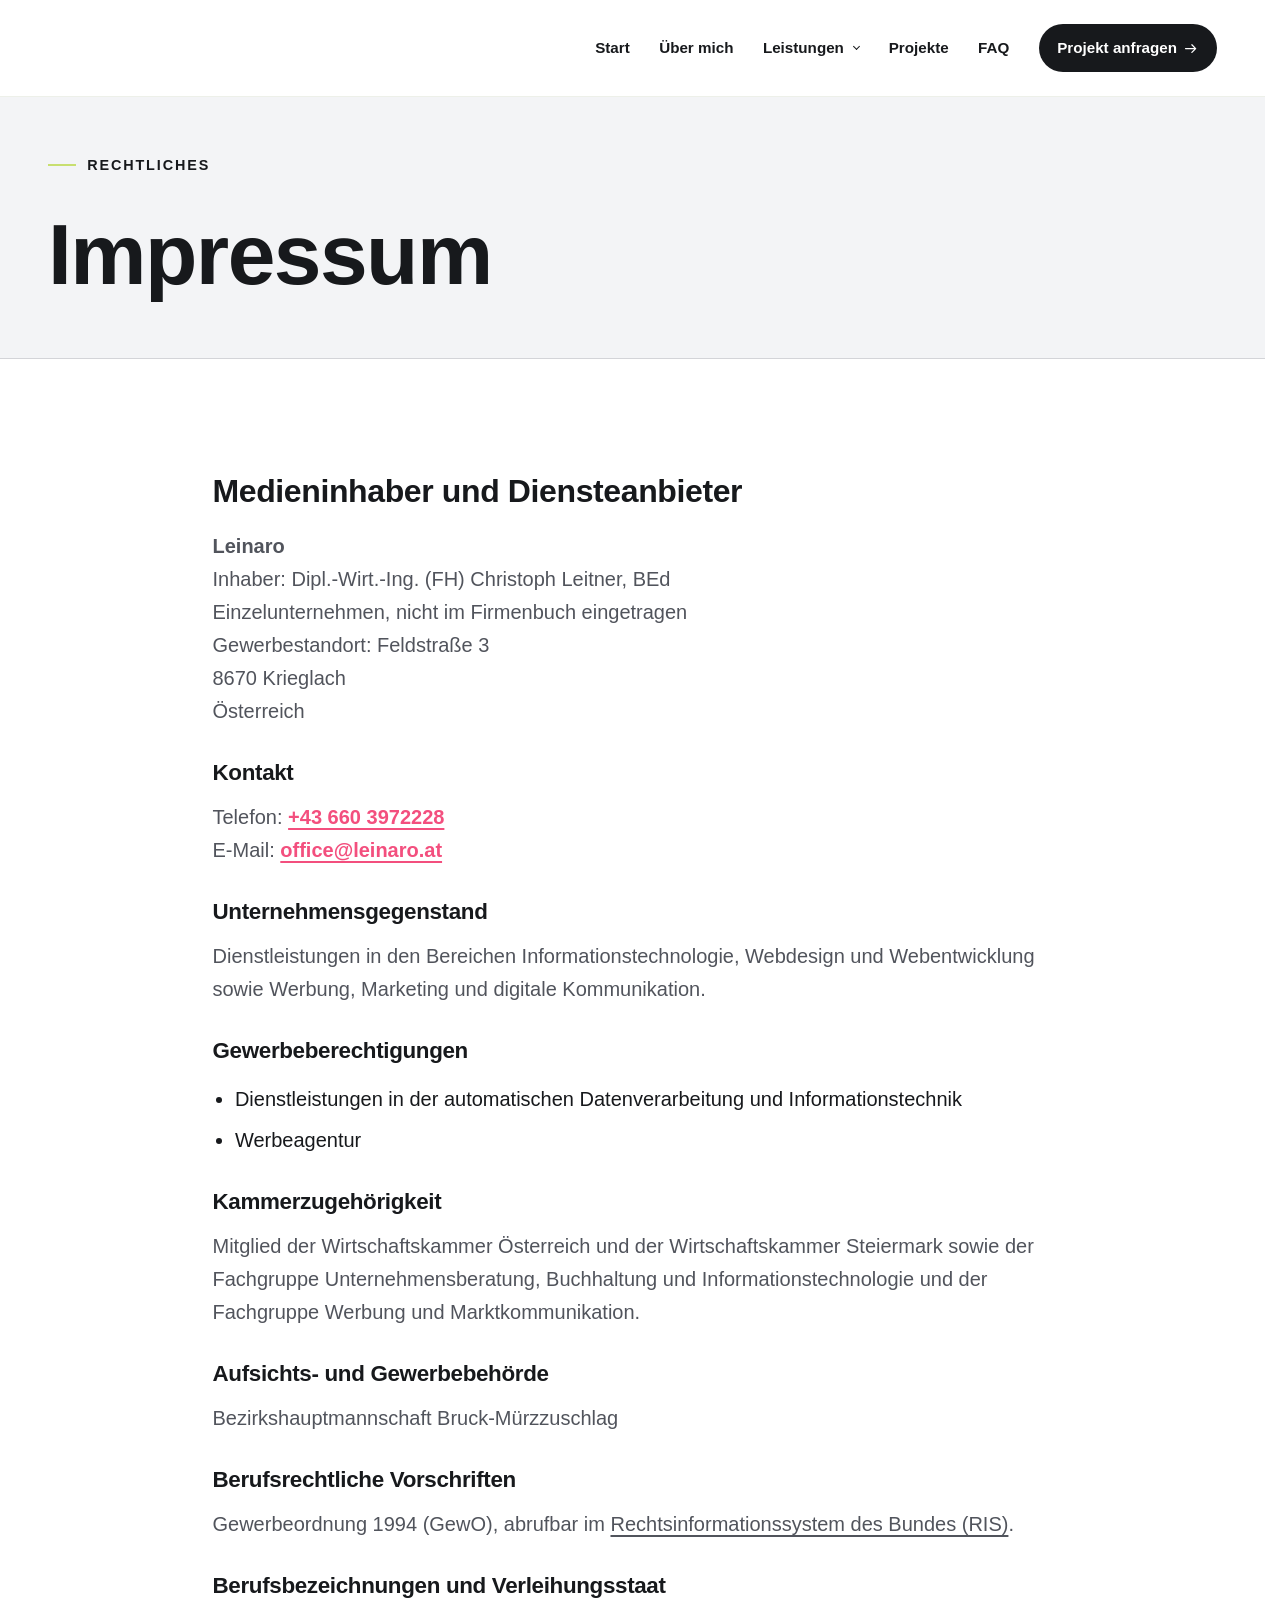
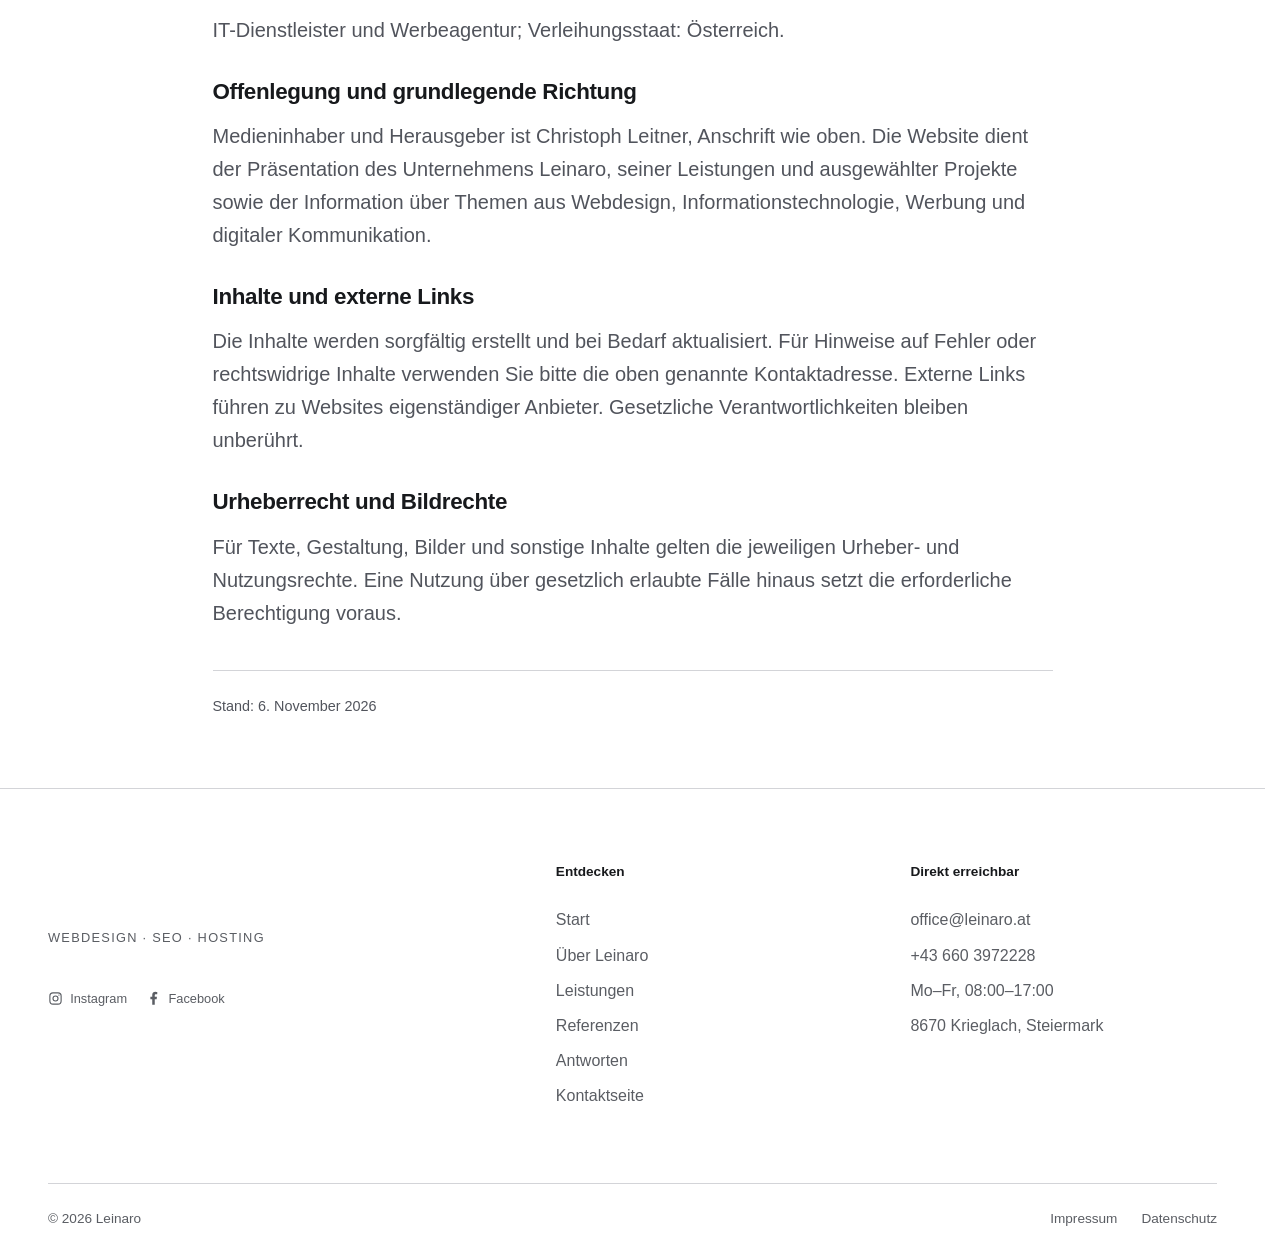
==== impressum.html @ e80f2de6 "Datenschutz aktualisiert" ====
<!doctype html>
<html lang="de">
  <head>
    <meta charset="utf-8" />
    <meta name="viewport" content="width=device-width, initial-scale=1" />
    <meta name="robots" content="noindex,nofollow" />
    <link rel="icon" href="images/leinaro-favicon-weiss-v2.svg" type="image/svg+xml" />
    <link rel="apple-touch-icon" href="images/linaro-mark.png" />
    <link rel="preload" href="fonts/poppins-600.ttf" as="font" type="font/ttf" crossorigin />
    <link rel="stylesheet" href="css/style.css" />
    <script src="js/script.js" defer></script>
    <title>Impressum | Leinaro</title>
  </head>
  <body>
    <a class="skip-link" href="#main">Zum Inhalt springen</a>
    <header class="site-header">
      <nav class="nav container" aria-label="Hauptnavigation">
        <a class="brand" href="./" aria-label="Leinaro Startseite">Leinaro</a>
        <button
          class="menu-toggle"
          type="button"
          aria-label="Menü öffnen"
          aria-expanded="false"
          aria-controls="primary-menu"
        >
          <span aria-hidden="true">&#8203;</span><span aria-hidden="true">&#8203;</span
          ><span aria-hidden="true">&#8203;</span>
        </button>
        <ul class="nav-links" id="primary-menu">
          <li><a href="./">Start</a></li>
          <li><a href="ueber-uns.html">Über mich</a></li>
          <li class="has-submenu">
            <button type="button">Leistungen</button>
            <ul class="submenu">
              <li><a href="webdesign.html">Webdesign &amp; Entwicklung</a></li>
              <li><a href="seo.html">SEO &amp; Sichtbarkeit</a></li>
              <li><a href="domain-hosting.html">Domain &amp; Hosting</a></li>
              <li><a href="betreuung.html">Wartung &amp; Betreuung</a></li>
            </ul>
          </li>
          <li><a href="referenzen.html">Projekte</a></li>
          <li><a href="faq.html">FAQ</a></li>
          <li>
            <a class="nav-cta" href="kontakt.html"
              >Projekt anfragen
              <span
                ><svg
                  class="ui-icon ui-icon--arrow-right"
                  viewBox="0 0 24 24"
                  fill="none"
                  stroke="currentColor"
                  stroke-width="2"
                  stroke-linecap="round"
                  stroke-linejoin="round"
                  aria-hidden="true"
                  focusable="false"
                >
                  <path d="M4 12h16m-6-6 6 6-6 6" /></svg></span
            ></a>
          </li>
        </ul>
      </nav>
    </header>
    <main id="main">
      <section class="page-hero">
        <div class="container">
          <p class="eyebrow">Rechtliches</p>
          <h1>Impressum</h1>
        </div>
      </section>
      <section class="section section-surface section-surface--white">
        <article class="container legal">
          <h2>Medieninhaber und Diensteanbieter</h2>
          <p>
            <strong>Leinaro</strong><br />Inhaber: Dipl.-Wirt.-Ing. (FH) Christoph Leitner, BEd<br />Einzelunternehmen,
            nicht im Firmenbuch eingetragen<br />Gewerbestandort: Feldstraße 3<br />8670
            Krieglach<br />Österreich
          </p>
          <h3>Kontakt</h3>
          <p>
            Telefon: <a href="tel:+436603972228">+43 660 3972228</a><br />E-Mail:
            <a href="mailto:office@leinaro.at">office@leinaro.at</a>
          </p>
          <h3>Unternehmensgegenstand</h3>
          <p>
            Dienstleistungen in den Bereichen Informationstechnologie, Webdesign und
            Webentwicklung sowie Werbung, Marketing und digitale Kommunikation.
          </p>
          <h3>Gewerbeberechtigungen</h3>
          <ul>
            <li>Dienstleistungen in der automatischen Datenverarbeitung und Informationstechnik</li>
            <li>Werbeagentur</li>
          </ul>
          <h3>Kammerzugehörigkeit</h3>
          <p>
            Mitglied der Wirtschaftskammer Österreich und der Wirtschaftskammer Steiermark sowie
            der Fachgruppe Unternehmensberatung, Buchhaltung und Informationstechnologie und der
            Fachgruppe Werbung und Marktkommunikation.
          </p>
          <h3>Aufsichts- und Gewerbebehörde</h3>
          <p>Bezirkshauptmannschaft Bruck-Mürzzuschlag</p>
          <h3>Berufsrechtliche Vorschriften</h3>
          <p>
            Gewerbeordnung 1994 (GewO), abrufbar im
            <a
              href="https://www.ris.bka.gv.at/GeltendeFassung.wxe?Abfrage=Bundesnormen&amp;Gesetzesnummer=10007517"
              target="_blank"
              rel="noopener noreferrer"
              >Rechtsinformationssystem des Bundes (RIS)</a
            >.
          </p>
          <h3>Berufsbezeichnungen und Verleihungsstaat</h3>
          <p>IT-Dienstleister und Werbeagentur; Verleihungsstaat: Österreich.</p>
          <h3>Offenlegung und grundlegende Richtung</h3>
          <p>
            Medieninhaber und Herausgeber ist Christoph Leitner, Anschrift wie oben. Die Website
            dient der Präsentation des Unternehmens Leinaro, seiner Leistungen und ausgewählter
            Projekte sowie der Information über Themen aus Webdesign, Informationstechnologie,
            Werbung und digitaler Kommunikation.
          </p>
          <h3>Inhalte und externe Links</h3>
          <p>
            Die Inhalte werden sorgfältig erstellt und bei Bedarf aktualisiert. Für Hinweise auf
            Fehler oder rechtswidrige Inhalte verwenden Sie bitte die oben genannte Kontaktadresse.
            Externe Links führen zu Websites eigenständiger Anbieter. Gesetzliche
            Verantwortlichkeiten bleiben unberührt.
          </p>
          <h3>Urheberrecht und Bildrechte</h3>
          <p>
            Für Texte, Gestaltung, Bilder und sonstige Inhalte gelten die jeweiligen Urheber- und
            Nutzungsrechte. Eine Nutzung über gesetzlich erlaubte Fälle hinaus setzt die
            erforderliche Berechtigung voraus.
          </p>
          <p class="image-note">
            Stand: 6. November 2026
          </p>
        </article>
      </section>
    </main>
    <footer class="site-footer footer-unified">
      <div class="container">
        <div class="footer-unified__top">
          <div class="footer-unified__brand">
            <a class="brand footer-brand" href="./" aria-label="Leinaro Startseite">Leinaro</a>
            <p class="muted">WEBDESIGN &middot; SEO &middot; HOSTING</p>
            <nav class="footer-social" aria-label="Social Media">
              <a
                class="footer-social__link"
                href="https://www.instagram.com/"
                target="_blank"
                rel="noopener noreferrer"
                aria-label="Instagram öffnen (neuer Tab)"
              >
                <svg
                  viewBox="0 0 24 24"
                  fill="none"
                  stroke="currentColor"
                  stroke-width="1.8"
                  aria-hidden="true"
                  focusable="false"
                >
                  <rect x="3" y="3" width="18" height="18" rx="5" />
                  <circle cx="12" cy="12" r="4" />
                  <circle cx="17.5" cy="6.5" r="1" fill="currentColor" stroke="none" />
                </svg>
                <span>Instagram</span>
              </a>
              <a
                class="footer-social__link"
                href="https://www.facebook.com/"
                target="_blank"
                rel="noopener noreferrer"
                aria-label="Facebook öffnen (neuer Tab)"
              >
                <svg viewBox="0 0 24 24" fill="currentColor" aria-hidden="true" focusable="false">
                  <path
                    d="M14 22v-9h3l.5-4H14V7c0-1.2.4-2 2-2h2V1.5A25 25 0 0 0 15 1c-3 0-5 1.8-5 5v3H7v4h3v9z"
                  />
                </svg>
                <span>Facebook</span>
              </a>
            </nav>
          </div>
          <div>
            <p class="footer-title">Entdecken</p>
            <ul class="footer-links">
              <li><a href="./">Start</a></li>
              <li><a href="ueber-uns.html">Über Leinaro</a></li>
              <li><a href="leistungen.html">Leistungen</a></li>
              <li><a href="referenzen.html">Referenzen</a></li>
              <li><a href="faq.html">Antworten</a></li>
              <li><a href="kontakt.html">Kontaktseite</a></li>
            </ul>
          </div>
          <div>
            <p class="footer-title">Direkt erreichbar</p>
            <ul class="footer-links">
              <li>
                <a href="mailto:office@leinaro.at">office@leinaro.at</a>
              </li>
              <li><a href="tel:+436603972228">+43 660 3972228</a></li>
              <li>Mo–Fr, 08:00–17:00</li>
              <li>8670 Krieglach, Steiermark</li>
            </ul>
          </div>
        </div>
        <div class="footer-bottom">
          <span>©︎ 2026 Leinaro</span>
          <div>
            <a href="impressum.html">Impressum</a><a href="datenschutz.html">Datenschutz</a>
          </div>
        </div>
      </div>
    </footer>
  </body>
</html>
---- css/style.css ----
@font-face {
  font-family: 'Poppins';
  font-style: normal;
  font-weight: 400;
  font-display: swap;
  src: url('../fonts/poppins-400.ttf') format('truetype');
}

@font-face {
  font-family: 'Poppins';
  font-style: normal;
  font-weight: 500;
  font-display: swap;
  src: url('../fonts/poppins-500.ttf') format('truetype');
}

@font-face {
  font-family: 'Poppins';
  font-style: normal;
  font-weight: 600;
  font-display: swap;
  src: url('../fonts/poppins-600.ttf') format('truetype');
}

@font-face {
  font-family: 'Poppins';
  font-style: normal;
  font-weight: 700;
  font-display: swap;
  src: url('../fonts/poppins-700.ttf') format('truetype');
}

@font-face {
  font-family: 'Poppins';
  font-style: normal;
  font-weight: 800;
  font-display: swap;
  src: url('../fonts/poppins-800.ttf') format('truetype');
}

@font-face {
  font-family: 'Poppins';
  font-style: normal;
  font-weight: 900;
  font-display: swap;
  src: url('../fonts/poppins-900.ttf') format('truetype');
}

/* === 1. VARIABLEN & RESET === */
/* Leinaro: Pink als Hauptfarbe, Lime als Kontrast, neutrale Flächen als Basis. */
:root {
  --pink: #f34f7e;
  --lime: #c8df70;
  --lime-deep: #c8df70;
  --ink: #17191c;
  --white: #ffffff;
  --paper: #f3f4f6;
  --ink-soft: #5a5d63;
  --accent: #17191c;
  --line: #d3d4d8;
  --surface-medium: #f3f4f6;
  --surface-dark: #292c32;
  --body: 'Poppins', Arial, sans-serif;
  --section-space: clamp(3.5rem, 5.5vw, 5.75rem);
}
*,
*::before,
*::after {
  box-sizing: border-box;
}
html {
  scrollbar-gutter: stable;
  scroll-behavior: smooth;
  scroll-padding-top: 7rem;
}
body {
  margin: 0;
  background: var(--white);
  color: var(--ink);
  font-family: var(--body);
  font-size: 20px;
  font-kerning: normal;
  font-feature-settings: 'kern' 1, 'liga' 1;
  line-height: 1.65;
  text-rendering: optimizeLegibility;
  -webkit-font-smoothing: antialiased;
}
body.menu-open,
body.cookie-note-open {
  overflow: hidden;
}
img,
svg {
  display: block;
  max-width: 100%;
}
.ui-icon {
  display: inline-block;
  width: 1em;
  height: 1em;
  flex-shrink: 0;
  vertical-align: -0.15em;
  overflow: visible;
}
.ui-icon--arrow-long {
  width: 1.5em;
}
img {
  height: auto;
}
figure,
blockquote {
  margin: 0;
}
a {
  color: inherit;
  text-decoration: none;
}
button,
input,
select,
textarea {
  font: inherit;
}
button {
  cursor: pointer;
}
button:disabled {
  cursor: wait;
  opacity: 0.55;
}
::selection {
  background: var(--lime);
  color: var(--ink);
}
[hidden],
.honeypot {
  display: none !important;
}
a:focus-visible,
button:focus-visible,
summary:focus-visible,
[tabindex]:focus-visible {
  outline: 2px solid var(--accent);
  outline-offset: 6px;
}
.skip-link {
  position: fixed;
  z-index: 100;
  top: -6rem;
  left: 1rem;
  padding: 0.8rem 1.2rem;
  background: var(--ink);
  color: var(--white);
}
.skip-link:focus {
  top: 1rem;
}

/* === 2. TYPOGRAFIE === */
h1,
h2,
h3,
h4 {
  margin: 0;
  font-weight: 800;
  line-height: 1.12;
  letter-spacing: -0.018em;
  overflow-wrap: break-word;
}
h1 {
  font-size: clamp(3.2rem, 6.6vw, 6.25rem);
}
h2 {
  font-size: clamp(2.6rem, 4.65vw, 4.5rem);
  max-width: 24ch;
  text-wrap: balance;
}
h3 {
  font-size: clamp(1.6rem, 2.25vw, 2.2rem);
  font-weight: 700;
  letter-spacing: -0.015em;
}
p {
  margin: 0 0 1.25rem;
}
p:last-child {
  margin-bottom: 0;
}
em,
.editorial-mark,
.lime,
.accent,
.accent-text {
  color: inherit;
  font-family: inherit;
  font-style: normal;
}
.editorial-mark,
.page-hero .lime {
  color: var(--pink);
}
.lead,
.premium-lead {
  color: #50545d;
  font-size: clamp(1.25rem, 1.65vw, 1.5rem);
  line-height: 1.65;
}
.muted,
.image-note {
  color: var(--ink-soft);
}
.image-note,
figcaption {
  font-size: 0.9rem;
  line-height: 1.6;
}
figcaption {
  padding-top: 0.8rem;
  color: var(--ink-soft);
}
.eyebrow,
.section-label,
.hero-showcase__eyebrow,
.hero-kicker,
.cookie-banner__eyebrow {
  display: flex;
  align-items: center;
  gap: 0.7rem;
  margin: 0 0 1.5rem;
  color: var(--ink-soft);
  font-size: 0.9rem;
  font-weight: 600;
  line-height: 1.5;
  letter-spacing: 0.13em;
  text-transform: uppercase;
}
.eyebrow::before,
.section-label::before {
  width: 1.75rem;
  height: 2px;
  background: var(--lime);
  content: '';
  flex-shrink: 0;
}
.text-link {
  text-decoration: underline;
  text-underline-offset: 0.25em;
}
.text-link:hover {
  color: var(--accent);
}
.text-arrow {
  display: inline-flex;
  align-items: center;
  gap: 2rem;
  min-height: 44px;
  margin-top: 1rem;
  padding: 0.5rem 0;
  border-bottom: 1px solid var(--ink);
  font-size: 1.1rem;
  font-weight: 600;
}
.text-arrow span {
  transition: transform 0.2s ease;
}
.text-arrow:hover span {
  transform: translateX(4px);
}

/* === 3. LAYOUT === */
.container {
  width: min(1280px, calc(100% - 6rem));
  margin-inline: auto;
}
.section,
.premium-intro,
.statement-stage,
.services-cinema,
.closing-stage,
.cta-band {
  padding-block: var(--section-space);
}
.section--tight {
  padding-block: 3.5rem;
}
.section-surface--white,
.section-surface--aqua,
.section-surface--rose {
  background: var(--white);
}
.section-surface--cream,
.section-surface--leaf {
  background: var(--paper);
}
.grid-2,
.premium-intro__grid,
.image-narrative__grid,
.photo-addon__grid,
.statement-stage__layout,
.contact-layout,
.faq-sheet__layout {
  display: grid;
  grid-template-columns: repeat(2, minmax(0, 1fr));
  align-items: center;
  gap: clamp(2.5rem, 6vw, 6rem);
}
.grid-3 {
  display: grid;
  grid-template-columns: repeat(3, minmax(0, 1fr));
  gap: 2rem;
}
.section__head,
.services-cinema__head,
.work-stage__head,
.process-premium__top,
.offer-showcase__head,
.care-showcase__head,
.project-gallery__intro,
.services-overview__head {
  display: grid;
  grid-template-columns: minmax(0, 1.3fr) minmax(0, 0.7fr);
  gap: 2rem 5rem;
  align-items: end;
  margin-bottom: 2.75rem;
}
.section__head > p,
.care-showcase__head > p,
.project-gallery__intro > p,
.services-overview__head > p {
  margin: 0;
  color: var(--ink-soft);
}
.services-cinema__head > .section-label,
.work-stage__head > .section-label,
.process-premium__top > .section-label,
.offer-showcase__head > .eyebrow {
  grid-column: 1 / -1;
  margin: 0;
}
.services-cinema__head h2 {
  grid-column: 1 / -1;
}
.work-stage__head .text-arrow {
  justify-self: end;
}
.process-premium__top > div,
.offer-showcase__head > div {
  grid-column: 1 / -1;
  display: grid;
  grid-template-columns: minmax(0, 1.3fr) minmax(0, 0.7fr);
  align-items: end;
  gap: 5rem;
}
.process-premium__intro,
.offer-showcase__head > div > p {
  margin: 0;
  color: var(--ink-soft);
}

/* === 4. NAVIGATION === */
.site-header {
  position: sticky;
  top: 0;
  z-index: 30;
  background: var(--white);
  border-bottom: 1px solid #edf0e9;
  transition: transform 0.25s ease;
}
.site-header.is-hidden {
  transform: translateY(-100%);
}
.site-header:focus-within,
body.menu-open .site-header {
  transform: translateY(0);
}
.nav {
  display: flex;
  min-height: 96px;
  align-items: center;
  justify-content: space-between;
  gap: 2rem;
}
.brand {
  display: block;
  width: 155px;
  height: 38px;
  flex-shrink: 0;
  overflow: hidden;
  background: url('../images/leinaro-logo-2026-v2.svg') center / contain no-repeat;
  font-size: 0;
}
.brand-mark {
  display: none;
}
.nav-links,
.submenu,
.footer-links {
  margin: 0;
  padding: 0;
  list-style: none;
}
.nav-links {
  display: flex;
  align-items: center;
  gap: clamp(1rem, 2.3vw, 2.25rem);
}
.nav-links > li > a,
.has-submenu > button {
  display: inline-flex;
  align-items: center;
  gap: 0.4rem;
  min-height: 44px;
  padding: 0.4rem 0;
  border: 0;
  background: transparent;
  font-size: 0.95rem;
  font-weight: 600;
  color: var(--ink);
  white-space: nowrap;
}
.nav-links > li > a:not(.nav-cta):hover,
.has-submenu > button:hover,
.nav-links > li > .active,
.has-submenu > button.active {
  color: var(--accent);
}
.has-submenu {
  position: relative;
}
.has-submenu > button::after {
  width: 5px;
  height: 5px;
  margin: -3px 0 0 0.25rem;
  border-right: 1px solid currentColor;
  border-bottom: 1px solid currentColor;
  transform: rotate(45deg);
  content: '';
}
.submenu {
  position: absolute;
  top: 100%;
  left: -1.25rem;
  width: 230px;
  padding: 0.75rem;
  border: 1px solid var(--line);
  background: var(--white);
  box-shadow: 0 12px 30px #17191c0a;
  display: none;
}
.has-submenu.open > .submenu {
  display: block;
}
@media (hover: hover) {
  .has-submenu:hover > .submenu {
    display: block;
  }
}
.submenu a {
  display: block;
  padding: 0.7rem 0.75rem;
  font-size: 1rem;
}
.submenu a:hover,
.submenu a.active {
  background: var(--paper);
  color: var(--accent);
}
.nav-links > li > a.nav-cta {
  padding: 0.7rem 1.15rem;
  background: var(--ink);
  color: var(--white);
  transition: background 0.2s ease;
}
.nav-links > li > a.nav-cta:hover {
  background: var(--accent);
}
.menu-toggle {
  display: none;
  width: 44px;
  height: 44px;
  border: 0;
  padding: 11px 7px;
  background: transparent;
}
.menu-toggle span {
  display: block;
  height: 1px;
  margin: 5px 0;
  background: var(--ink);
  transition: transform 0.2s ease;
}

/* === 5. BUTTONS === */
.button {
  display: inline-flex;
  align-items: center;
  justify-content: center;
  gap: 1.5rem;
  min-height: 48px;
  padding: 0.85rem 1.5rem;
  border: 1px solid var(--ink);
  border-radius: 0;
  background: var(--ink);
  color: var(--white);
  font-size: 1rem;
  font-weight: 600;
  line-height: 1.5;
  transition:
    color 0.2s ease,
    background 0.2s ease,
    border-color 0.2s ease;
}
.button:hover {
  border-color: var(--accent);
  background: var(--accent);
}
.button--lime {
  background: var(--lime);
  border-color: var(--lime);
  color: var(--ink);
}
.button--lime:hover {
  background: var(--lime-deep);
  border-color: var(--lime-deep);
}
.button--secondary,
.button--outline {
  background: transparent;
  color: var(--ink);
}
.button-row {
  display: flex;
  flex-wrap: wrap;
  gap: 1rem;
  margin-top: 2rem;
}

/* === 6. HERO === */
.hero-showcase {
  padding: clamp(3.25rem, 5vw, 5rem) 0;
  border-bottom: 1px solid var(--line);
}
.hero-showcase__inner {
  display: grid;
  grid-template-columns: minmax(0, 0.85fr) minmax(0, 1.15fr);
  gap: clamp(2rem, 5vw, 5rem);
  align-items: center;
}
.hero-showcase__eyebrow {
  display: block;
  margin-bottom: 2rem;
  line-height: 1.8;
}
.hero-showcase__eyebrow > span {
  display: block;
}
.hero-showcase h1 {
  font-size: clamp(3rem, 6.2vw, 7rem);
  font-weight: 900;
  letter-spacing: -0.02em;
  line-height: 1.02;
}
.hero-showcase h1 > span,
.hero-showcase h1 em {
  display: block;
}
.hero-showcase__intro {
  max-width: 33ch;
  margin: 2rem 0 0;
  color: var(--ink-soft);
  font-size: 1.125rem;
  line-height: 1.75;
}
.hero-showcase__actions {
  display: flex;
  flex-wrap: wrap;
  align-items: center;
  gap: 1rem 1.7rem;
  margin-top: 2rem;
}
.hero-showcase__work-link {
  min-height: 44px;
  padding-block: 0.6rem;
  font-size: 0.95rem;
  border-bottom: 1px solid var(--line);
}
.hero-showcase__preview-wrap {
  position: relative;
  min-width: 0;
  padding: 2rem 0 2rem 1.25rem;
  isolation: isolate;
}
.hero-showcase__preview-wrap::before {
  position: absolute;
  z-index: -1;
  inset: 0 -1.5rem 0 2.5rem;
  background: var(--paper);
  content: '';
}
.hero-preview {
  overflow: hidden;
  border: 1px solid #cfd1d6;
  border-radius: 6px;
  background: var(--white);
  box-shadow: 0 16px 40px #1b24110a;
}
.hero-preview__chrome {
  display: flex;
  height: 33px;
  align-items: center;
  justify-content: space-between;
  gap: 1rem;
  padding: 0 0.9rem;
  border-bottom: 1px solid #d9dbe0;
  background: #f7f7f8;
}
.hero-preview__dots {
  display: flex;
  gap: 4px;
}
.hero-preview__dots i {
  width: 5px;
  height: 5px;
  border-radius: 50%;
  background: #c1c3c9;
}
.hero-preview__address {
  color: #6c7078;
  font-size: 0.55rem;
  letter-spacing: 0.03em;
}
.hero-preview__menu {
  font-size: 0.75rem;
}
.hero-preview__page {
  padding: 0 1.5rem;
  color: #2d3e2e;
}
.hero-preview__nav {
  display: flex;
  justify-content: space-between;
  align-items: center;
  gap: 1rem;
  padding: 1rem 0;
}
.hero-preview__brand {
  font-size: 1rem;
  font-weight: 700;
  letter-spacing: -0.02em;
}
.hero-preview__nav-items {
  display: flex;
  gap: 0.6rem;
  font-size: 0.42rem;
}
.hero-preview__contact {
  padding: 0.25rem 0.55rem;
  background: #2d3e2e;
  color: var(--white);
  font-size: 0.45rem;
}
.hero-preview__body {
  display: grid;
  grid-template-columns: 0.9fr 1.1fr;
  gap: 0.75rem;
}
.hero-preview__copy {
  padding: 1rem 0 1.6rem;
}
.hero-preview__eyebrow {
  margin-bottom: 0.7rem;
  font-size: 0.45rem;
  font-weight: 600;
  letter-spacing: 0.12em;
  text-transform: uppercase;
}
.hero-preview__title {
  margin-bottom: 0.8rem;
  font-size: clamp(1.8rem, 3vw, 3rem);
  font-weight: 500;
  letter-spacing: -0.02em;
  line-height: 1.04;
}
.hero-preview__description {
  max-width: 24ch;
  margin-bottom: 1rem;
  font-size: 0.6rem;
}
.hero-preview__sample-link {
  display: flex;
  justify-content: space-between;
  max-width: 9rem;
  font-size: 0.55rem;
}
.hero-preview__image {
  width: 100%;
  height: 100%;
  min-height: 230px;
  object-fit: cover;
}
.hero-preview__caption {
  padding: 0.7rem;
  border-top: 1px solid #d9dbe0;
  font-size: 0.58rem;
  text-align: center;
}
.page-hero {
  padding: clamp(3rem, 4.5vw, 4.5rem) 0;
  border-bottom: 1px solid var(--line);
  background: var(--paper);
}
.page-hero h1 {
  max-width: 20ch;
  font-size: clamp(3.25rem, 6.7vw, 7rem);
  line-height: 1.08;
  text-wrap: balance;
}
.page-hero .eyebrow {
  margin-bottom: 2rem;
}
.thank-you {
  min-height: 65vh;
  padding-block: var(--section-space);
  background: var(--paper);
}
.thank-you h1 > span {
  display: block;
}
.hero-premium__intro {
  max-width: 32rem;
  margin-top: 2.5rem;
}

/* === 7. SECTIONS === */
.premium-intro__visual .section-label {
  margin-bottom: 1.2rem;
}
.premium-intro__visual img {
  width: 100%;
  aspect-ratio: 3 / 2;
  object-fit: cover;
}
.premium-intro h2 {
  margin-bottom: 1.75rem;
}
.statement-stage {
  background: var(--ink);
  color: var(--white);
}
.statement-stage h2 {
  font-weight: 800;
}
.statement-stage h2 > span {
  color: var(--lime);
}
.statement-stage .section-label {
  color: #b9beb6;
}
.statement-stage__facts > p {
  color: #c6cac2;
  font-size: 1.4rem;
}
.statement-stage__facts ul {
  margin: 2rem 0 0;
  padding: 0;
  list-style: none;
}
.statement-stage__facts li {
  display: flex;
  align-items: center;
  gap: 1.5rem;
  padding: 1.1rem 0;
  border-top: 1px solid #ffffff29;
  font-size: 1.1rem;
}
.statement-stage__facts li > span {
  color: var(--lime);
  font-size: 0.8rem;
}
.image-narrative__grid {
  grid-template-columns: minmax(0, 0.85fr) minmax(0, 1fr);
}
.image-narrative__image {
  min-width: 0;
}
.image-narrative__image > p {
  margin-top: 1rem;
  font-size: 1rem;
  font-weight: 600;
}
.image-narrative__image > p > span {
  color: var(--ink-soft);
  font-size: 0.9rem;
  font-weight: 400;
}
.image-narrative__copy h2 {
  margin-bottom: 1.5rem;
}
.image-narrative__copy .button {
  margin-top: 1rem;
}
.services-cinema__grid {
  display: grid;
  grid-template-columns: repeat(4, minmax(0, 1fr));
  gap: 1.75rem;
}
.cinema-card {
  display: flex;
  flex-direction: column;
  align-items: start;
}
.cinema-card__media {
  display: block;
  width: 100%;
  margin-bottom: 1.6rem;
  overflow: hidden;
}
.cinema-card__media img {
  width: 100%;
  aspect-ratio: 4 / 3;
  object-fit: cover;
  transition: transform 0.4s ease;
}
.cinema-card:hover .cinema-card__media img {
  transform: scale(1.035);
}
.cinema-card__index {
  margin-bottom: 0.65rem;
  color: var(--ink-soft);
  font-size: 0.8rem;
  letter-spacing: 0.1em;
}
.cinema-card h3 {
  font-size: 1.75rem;
  font-weight: 700;
  margin-bottom: 0.9rem;
}
.cinema-card > p {
  color: var(--ink-soft);
  font-size: 1.1rem;
  line-height: 1.7;
}
.cinema-card__action {
  display: flex;
  justify-content: space-between;
  align-items: center;
  width: 100%;
  margin-top: auto;
  padding-block: 1rem;
  border-bottom: 1px solid var(--line);
  font-size: 0.9rem;
  font-weight: 600;
}
.cinema-card__action b {
  color: var(--accent);
  font-size: 1.4rem;
  font-weight: 400;
}
.work-mosaic {
  display: grid;
  grid-template-columns: minmax(0, 1.2fr) minmax(0, 1fr);
  gap: 2rem;
  align-items: start;
}
.mosaic-tile {
  display: block;
  min-width: 0;
}
.mosaic-tile--secondary {
  margin-top: 2.5rem;
}
.mosaic-tile > img,
.mosaic-tile > .image-placeholder {
  width: 100%;
  aspect-ratio: 3 / 2;
  object-fit: cover;
}
.mosaic-tile > div:not(.image-placeholder) {
  padding: 1.5rem 0;
  border-bottom: 1px solid var(--line);
}
.mosaic-tile > div > p {
  color: var(--ink-soft);
  font-size: 0.9rem;
  margin-bottom: 0.65rem;
}
.mosaic-tile h3 {
  margin-bottom: 1rem;
  font-size: clamp(1.9rem, 2.75vw, 2.75rem);
}
.mosaic-tile h3 br {
  display: none;
}
.mosaic-tile > div > span {
  font-size: 0.9rem;
}
.mosaic-tile:hover h3 {
  color: var(--accent);
}
.process-premium {
  background: var(--paper);
}
.process-premium__personal {
  display: grid;
  grid-template-columns: minmax(0, 1.2fr) minmax(0, 1fr);
  align-items: center;
  gap: 4rem;
  margin-bottom: 2.75rem;
}
.process-premium__personal img {
  width: 100%;
  aspect-ratio: 16 / 9;
  object-fit: cover;
}
.process-premium__personal h3 {
  max-width: 20ch;
  margin-bottom: 1rem;
  font-size: 2.1rem;
}
.process-premium__personal > div > p:last-child {
  color: var(--ink-soft);
}
.process-premium__rail {
  display: grid;
  grid-template-columns: repeat(5, minmax(0, 1fr));
  gap: 1.5rem;
  margin: 0;
  padding: 0;
  list-style: none;
}
.process-premium__rail > li {
  min-width: 0;
  padding-top: 1.5rem;
  border-top: 1px solid #c2c5cd;
}
.process-premium__rail > li > span {
  display: block;
  margin-bottom: 1.5rem;
  color: var(--accent);
  font-size: 0.9rem;
}
.process-premium__rail h3 {
  min-height: 2.5em;
  margin-bottom: 0.7rem;
  font-size: 1.3rem;
  line-height: 1.3;
}
.process-premium__rail p {
  font-size: 1rem;
  color: var(--ink-soft);
}
.faq-premium__head {
  margin-bottom: 3rem;
}
.faq-premium__more {
  margin-top: 2rem;
}
.closing-stage {
  display: grid;
  grid-template-columns: repeat(2, minmax(0, 1fr));
  align-items: center;
  gap: clamp(2.5rem, 5vw, 5rem);
  padding-inline: max(3rem, calc((100% - 1280px) / 2));
  background: var(--ink);
  color: var(--white);
}
.closing-stage__content {
  width: 100%;
  margin: 0;
  grid-column: 1;
  grid-row: 1;
}
.closing-stage__image {
  grid-column: 2;
  grid-row: 1;
}
.closing-stage__image img {
  width: 100%;
  aspect-ratio: 4 / 3;
  object-fit: cover;
}
.closing-stage .section-label {
  color: #bbc1b6;
}
.closing-stage h2 {
  margin-bottom: 2rem;
}
.closing-stage h2 > span {
  color: var(--lime);
}
.services-overview__head {
  padding-bottom: 2.5rem;
  border-bottom: 1px solid var(--line);
}
.service-editorial {
  display: grid;
  grid-template-columns: repeat(2, minmax(0, 1fr));
  align-items: center;
  gap: clamp(2rem, 6vw, 6rem);
  padding-block: 3rem;
  border-bottom: 1px solid var(--line);
}
.service-editorial:first-of-type {
  padding-top: 0;
}
.service-editorial:last-child {
  padding-bottom: 0;
  border: 0;
}
.service-editorial--reverse .service-editorial__image {
  order: 2;
}
.service-editorial__image {
  position: relative;
}
.service-editorial__image img {
  width: 100%;
  aspect-ratio: 4 / 3;
  object-fit: cover;
}
.service-editorial__image > span {
  position: absolute;
  top: 1rem;
  left: 1rem;
  display: grid;
  place-items: center;
  width: 2.5rem;
  height: 2.5rem;
  background: var(--white);
  font-size: 0.9rem;
}
.service-editorial__copy h2 {
  margin-bottom: 1.5rem;
  font-size: clamp(2.5rem, 4vw, 3.75rem);
}
.service-editorial__copy > p:not(.section-label) {
  color: var(--ink-soft);
}
.service-editorial__list,
.check-list {
  margin: 1.75rem 0;
  padding: 0;
  list-style: none;
}
.service-editorial__list li,
.check-list li {
  position: relative;
  padding: 0.7rem 0 0.7rem 1.5rem;
  border-bottom: 1px solid var(--line);
  font-size: 1.1rem;
}
.service-editorial__list li::before,
.check-list li::before {
  position: absolute;
  top: 1.25rem;
  left: 0;
  width: 7px;
  height: 2px;
  background: var(--accent);
  content: '';
}
.photo-addon__visual img,
.seo-story__image img {
  width: 100%;
  aspect-ratio: 4 / 3;
  object-fit: cover;
}
.photo-addon__copy h2 {
  margin-bottom: 1.5rem;
}
.photo-addon__copy .image-note {
  margin-top: 1.5rem;
}
.quote-feature {
  background: var(--paper);
}
.quote-feature__copy {
  max-width: 960px;
  margin-inline: auto;
}
.quote-feature__symbol {
  display: block;
  height: 3.5rem;
  color: var(--accent);
  font-size: 5rem;
  line-height: 1;
}
.quote-feature blockquote {
  margin: 1rem 0 2rem;
  font-size: clamp(2rem, 4.3vw, 4.1rem);
  letter-spacing: -0.018em;
  line-height: 1.25;
}
.quote-feature .accent {
  color: var(--accent);
}
.cta-band {
  background: var(--paper);
}
.cta-panel {
  display: grid;
  grid-template-columns: minmax(0, 1fr) minmax(0, 0.8fr);
  gap: 2rem 5rem;
  align-items: center;
}
.cta-panel__copy {
  grid-column: 1;
  align-self: end;
}
.cta-panel__copy > p:last-child:not(.eyebrow) {
  margin-top: 1.5rem;
  color: var(--ink-soft);
}
.cta-panel > .button {
  grid-column: 1;
  justify-self: start;
  align-self: start;
}
.cta-panel__visual {
  grid-column: 2;
  grid-row: 1 / 3;
}
.cta-panel__visual img {
  width: 100%;
  aspect-ratio: 4 / 3;
  object-fit: cover;
}
.cta-panel__visual img[src*='christoph_foto'] {
  object-position: center 30%;
}

/* === 8. KOMPONENTEN (Cards, Team, FAQ etc.) === */
.image-placeholder {
  display: flex;
  width: 100%;
  min-width: 0;
  min-height: 230px;
  flex-direction: column;
  justify-content: center;
  align-items: start;
  gap: 0.8rem;
  padding: clamp(1.5rem, 4vw, 3rem);
  border: 1px solid #cfd1d6;
  background: #e7e8eb;
  color: var(--ink);
}
.image-placeholder > * {
  min-width: 0;
  max-width: 100%;
  overflow-wrap: break-word;
}
.image-placeholder__label {
  color: var(--ink-soft);
  font-size: 0.8rem;
  letter-spacing: 0.14em;
  text-transform: uppercase;
}
.image-placeholder__icon {
  width: 36px;
  height: 30px;
  margin-bottom: 1rem;
  color: #858f7b;
}
.image-placeholder strong {
  font-size: clamp(1.3rem, 2.3vw, 2rem);
  font-weight: 500;
  letter-spacing: -0.015em;
  line-height: 1.2;
}
.image-placeholder p {
  max-width: 34ch;
  margin: 0;
  color: var(--ink-soft);
  font-size: 1rem;
}
.image-placeholder--portrait {
  aspect-ratio: 4 / 5;
}
.image-placeholder--project {
  aspect-ratio: 3 / 2;
}
.offer-showcase__grid,
.seo-offer-grid {
  display: grid;
  grid-template-columns: repeat(3, minmax(0, 1fr));
  gap: 2.5rem 2rem;
}
.seo-offer-grid {
  grid-template-columns: repeat(2, minmax(0, 1fr));
}
.offer-card {
  padding: 1.5rem 0 0;
  border-top: 1px solid #c2c5cd;
}
.offer-card > span {
  display: block;
  margin-bottom: 2rem;
  color: var(--accent);
  font-size: 0.85rem;
}
.offer-card h3 {
  margin-bottom: 1rem;
  font-size: 1.75rem;
}
.offer-card p {
  max-width: 38ch;
  color: var(--ink-soft);
  font-size: 1.125rem;
}
.process {
  display: grid;
  grid-template-columns: repeat(4, minmax(0, 1fr));
  gap: 2rem;
  counter-reset: process;
}
.process-step {
  padding-top: 1.5rem;
  border-top: 1px solid var(--line);
  counter-increment: process;
}
.process-step::before {
  display: block;
  margin-bottom: 2rem;
  color: var(--accent);
  font-size: 0.85rem;
  content: '0' counter(process);
}
.process-step h3 {
  margin-bottom: 1rem;
}
.process-step p {
  color: var(--ink-soft);
  font-size: 1.05rem;
}
.service-card {
  padding: 2rem 0 0;
  border-top: 1px solid var(--line);
}
.service-card__number {
  display: block;
  margin-bottom: 2rem;
  color: var(--accent);
  font-size: 0.9rem;
  letter-spacing: 0.06em;
}
.service-card h3 {
  margin-bottom: 1rem;
}
.service-card p {
  color: var(--ink-soft);
  font-size: 1.125rem;
}
.service-card__arrow {
  display: inline-block;
  color: var(--accent);
}
.care-showcase__grid {
  display: grid;
  grid-template-columns: repeat(3, minmax(0, 1fr));
  gap: 1.5rem;
}
.care-card {
  display: flex;
  flex-direction: column;
  padding: 2rem;
  border: 1px solid var(--line);
}
.care-card--featured {
  border-top: 3px solid var(--lime);
  padding-top: calc(2rem - 2px);
  background: var(--paper);
}
.care-card__top {
  display: flex;
  justify-content: space-between;
  align-items: center;
  margin-bottom: 3rem;
  font-size: 0.9rem;
}
.care-card__top > span {
  color: var(--ink-soft);
}
.care-card__top p {
  margin: 0;
  font-weight: 600;
}
.care-card h3 {
  margin-bottom: 1rem;
}
.care-card > p {
  color: var(--ink-soft);
  font-size: 1.1rem;
}
.care-card ul {
  margin: 0 0 1.5rem;
  padding: 0;
  list-style: none;
  font-size: 1rem;
}
.care-card li {
  padding: 0.65rem 0;
  border-bottom: 1px solid var(--line);
}
.care-card > .text-arrow {
  align-self: start;
  margin-top: auto;
  font-size: 0.95rem;
  gap: 1rem;
}
.care-title__line {
  display: block;
}
.care-included {
  background: var(--ink);
  color: var(--white);
}
.care-included .eyebrow {
  color: #b9beb6;
}
.care-included .editorial-mark {
  color: var(--lime);
}
.care-included__list {
  display: grid;
  grid-template-columns: repeat(4, minmax(0, 1fr));
  gap: 2rem;
  margin: 3rem 0 0;
  padding: 0;
  list-style: none;
}
.care-included__list li {
  padding-top: 1.5rem;
  border-top: 1px solid #ffffff29;
  font-size: 1.1rem;
}
.care-included__list span {
  display: block;
  margin-bottom: 1rem;
  color: var(--lime);
  font-size: 0.85rem;
}
.about-story {
  align-items: start;
}
.team-card__portrait {
  width: 100%;
  aspect-ratio: 1;
  object-fit: cover;
  object-position: center 25%;
}
.team-card__name {
  margin: 1.5rem 0 0.5rem;
  font-size: 1.6rem;
}
.team-card__title {
  display: block;
  margin-bottom: 0.4rem;
  color: var(--ink-soft);
  font-size: 0.85rem;
  font-weight: 400;
  letter-spacing: 0;
}
.team-card > .muted {
  font-size: 1rem;
}
.about-story__chapters {
  margin-top: 2rem;
}
.about-story__chapter {
  display: grid;
  grid-template-columns: 1.5rem minmax(0, 1fr);
  gap: 1.2rem;
  padding: 1.5rem 0;
  border-bottom: 1px solid var(--line);
}
.about-story__number {
  color: var(--accent);
  font-size: 0.85rem;
}
.about-story__chapter h3 {
  margin-bottom: 0.5rem;
  font-size: 1.45rem;
}
.about-story__chapter p {
  color: var(--ink-soft);
  font-size: 1.1rem;
}
.feature-list {
  margin: 0;
  padding: 0;
  list-style: none;
}
.feature-list > li {
  display: grid;
  grid-template-columns: 5rem minmax(0, 1fr);
  gap: 2rem;
  padding: 2rem 0;
  border-top: 1px solid var(--line);
}
.feature-list > li > span {
  color: var(--accent);
  font-size: 0.9rem;
}
.feature-list h3 {
  margin-bottom: 0.75rem;
}
.feature-list p {
  max-width: 70ch;
  color: var(--ink-soft);
}
.project-reveals {
  display: grid;
  grid-template-columns: repeat(2, minmax(0, 1fr));
  gap: 3rem;
  align-items: start;
}
.project-reveal > img {
  width: 100%;
  aspect-ratio: 3 / 2;
  object-fit: cover;
}
.project-reveal--compact {
  margin-top: 2.5rem;
}
.project-reveal__info {
  padding: 1.5rem 0 0;
}
.project-reveal__info > p {
  margin-bottom: 0.5rem;
  font-size: 1.4rem;
  font-weight: 600;
}
.project-reveal__info h3 {
  margin-bottom: 1rem;
  color: var(--ink-soft);
  font-size: 1rem;
  font-weight: 400;
  letter-spacing: 0;
}
.project-reveal__info > div {
  display: inline;
}
.project-reveal__info a {
  display: inline-flex;
  min-height: 44px;
  align-items: center;
  gap: 1rem;
  margin-right: 1.3rem;
  border-bottom: 1px solid var(--line);
  font-size: 0.9rem;
}
.project-reveal__info a:hover {
  color: var(--accent);
}
.case-hero img {
  width: 100%;
  max-height: 650px;
  object-fit: cover;
}
.case-hero .image-placeholder {
  min-height: 420px;
  max-height: 620px;
}
.case-facts {
  display: grid;
  grid-template-columns: repeat(3, minmax(0, 1fr));
  gap: 2rem;
  margin-top: 2rem;
  padding-block: 1.5rem;
  border-top: 1px solid var(--line);
  border-bottom: 1px solid var(--line);
}
.case-fact span,
.case-fact strong {
  display: block;
}
.case-fact span {
  margin-bottom: 0.5rem;
  color: var(--ink-soft);
  font-size: 0.85rem;
}
.case-fact strong {
  font-size: 1.125rem;
  font-weight: 500;
}
.case-facts + .image-note {
  margin-top: 1rem;
}
.faq-item {
  border-top: 1px solid var(--line);
}
.faq-item:last-child {
  border-bottom: 1px solid var(--line);
}
.faq-item summary {
  position: relative;
  padding: 1.65rem 3rem 1.65rem 0;
  cursor: pointer;
  list-style: none;
  font-size: clamp(1rem, 1.55vw, 1.3rem);
  font-weight: 500;
  line-height: 1.45;
  letter-spacing: -0.01em;
}
.faq-item summary::-webkit-details-marker,
.mobile-disclosure summary::-webkit-details-marker {
  display: none;
}
.faq-item summary::after,
.mobile-disclosure summary::after {
  position: absolute;
  top: 50%;
  right: 0.3rem;
  transform: translateY(-50%);
  color: var(--accent);
  content: '+';
  font-size: 1.7rem;
  font-weight: 400;
}
.faq-item[open] summary::after,
.mobile-disclosure[open] summary::after {
  content: '−';
}
.faq-item > p {
  max-width: 78ch;
  margin-bottom: 1.75rem;
  padding-right: 3rem;
  color: var(--ink-soft);
  font-size: 1.125rem;
}
.faq-sheet__layout {
  grid-template-columns: minmax(0, 0.75fr) minmax(0, 1.25fr);
  align-items: start;
}
.faq-sheet__photo img {
  width: 100%;
  aspect-ratio: 4 / 3;
  object-fit: cover;
}
.faq-sheet__note {
  padding-top: 2rem;
}
.faq-sheet__title {
  font-size: 1.8rem;
  letter-spacing: -0.015em;
  line-height: 1.35;
}
.faq-sheet__note .text-arrow {
  font-size: 1rem;
}
.contact-layout {
  align-items: start;
  grid-template-columns: minmax(0, 0.8fr) minmax(0, 1.2fr);
}
.contact-intro h2 {
  margin-bottom: 1.5rem;
}
.contact-intro > .lead {
  font-size: 1.125rem;
}
.contact-methods {
  display: grid;
  grid-template-columns: repeat(2, minmax(0, 1fr));
  gap: 1.75rem 1.25rem;
  margin-top: 3rem;
}
.contact-method {
  padding-top: 1rem;
  border-top: 1px solid var(--line);
}
.contact-method > span,
.contact-method strong,
.contact-method small {
  display: block;
}
.contact-method > span {
  margin-bottom: 0.7rem;
  color: var(--ink-soft);
  font-size: 0.85rem;
}
.contact-method strong {
  margin-bottom: 0.5rem;
  font-size: 1.05rem;
  font-weight: 500;
  overflow-wrap: anywhere;
}
.contact-method small {
  color: var(--ink-soft);
  font-size: 0.85rem;
}
a.contact-method:hover strong {
  color: var(--accent);
}
.contact-form {
  min-width: 0;
  padding: clamp(1.5rem, 3vw, 3rem);
  background: var(--paper);
}
.contact-form__head {
  margin-bottom: 2rem;
}
.contact-form__head > span {
  display: inline-block;
  margin-bottom: 1.5rem;
  padding: 0.3rem 0.6rem;
  background: var(--lime);
  font-size: 0.8rem;
  letter-spacing: 0.08em;
  text-transform: uppercase;
}
.contact-form__head h3 {
  margin-bottom: 0.75rem;
}
.contact-form__head p {
  color: var(--ink-soft);
  font-size: 1rem;
}
.form-grid {
  display: grid;
  grid-template-columns: repeat(2, minmax(0, 1fr));
  gap: 1.5rem;
}
.field--full {
  grid-column: 1 / -1;
}
.field label {
  display: block;
  margin-bottom: 0.5rem;
  font-size: 0.95rem;
}
.field input,
.field select,
.field textarea {
  display: block;
  width: 100%;
  min-width: 0;
  min-height: 46px;
  padding: 0.7rem 0.8rem;
  border: 1px solid #bcc0c8;
  border-radius: 0;
  background: var(--white);
  color: var(--ink);
  font-size: 1.125rem;
}
.field textarea {
  min-height: 150px;
  resize: vertical;
}
.field input:focus,
.field select:focus,
.field textarea:focus {
  border-color: var(--accent);
  outline: 2px solid #f34f7e25;
  outline-offset: 2px;
}
.checkbox {
  display: flex;
  align-items: start;
  gap: 0.7rem;
  margin-block: 1.75rem;
  font-size: 0.9rem;
  color: var(--ink-soft);
}
.checkbox input {
  flex-shrink: 0;
  width: 17px;
  height: 17px;
  margin: 0.15rem 0 0;
  accent-color: var(--accent);
}
.contact-form__footer .image-note {
  margin: 1rem 0 0;
  font-size: 0.85rem;
}
.contact-form__status {
  margin-top: 1.5rem;
  padding: 1rem;
  border-left: 2px solid var(--accent);
  background: var(--white);
  font-size: 1.1rem;
}
.contact-form__status[data-state='error'] {
  border-color: #a33832;
  color: #8d2e28;
}
.legal {
  max-width: 840px;
}
.legal h2 {
  max-width: none;
  margin: 2.75rem 0 1.25rem;
  font-size: 2rem;
  letter-spacing: -0.012em;
}
.legal h3 {
  margin: 2rem 0 1rem;
  font-size: 1.4rem;
}
.legal p {
  color: #51545c;
}
.legal a {
  text-decoration: underline;
  text-underline-offset: 0.2em;
  overflow-wrap: anywhere;
}
.legal .image-note {
  margin-top: 2.5rem;
  padding-top: 1.5rem;
  border-top: 1px solid var(--line);
}
.cookie-banner {
  position: fixed;
  width: min(550px, calc(100% - 2rem));
  max-height: calc(100dvh - 2rem);
  margin: auto;
  padding: clamp(1.75rem, 5vw, 3rem);
  border: 1px solid var(--line);
  background: var(--white);
  color: var(--ink);
  overflow-y: auto;
}
.cookie-banner::backdrop {
  background: #17191c7a;
}
.cookie-banner__eyebrow {
  margin-bottom: 2rem;
}
.cookie-banner h2 {
  margin-bottom: 1.5rem;
  font-size: clamp(1.9rem, 4vw, 2.75rem);
}
.cookie-banner__content > p {
  color: var(--ink-soft);
  font-size: 1.1rem;
}
.cookie-banner__actions {
  display: flex;
  align-items: center;
  flex-wrap: wrap;
  gap: 1rem 1.75rem;
  margin-top: 2rem;
}
.cookie-banner__actions > a {
  padding-block: 0.7rem;
  font-size: 0.9rem;
  text-decoration: underline;
  text-underline-offset: 0.25em;
}

/* === 9. FOOTER === */
.site-footer {
  padding: 4.5rem 0 0;
  border-top: 1px solid var(--line);
  background: var(--white);
}
.footer-unified__top {
  display: grid;
  grid-template-columns: minmax(0, 1.5fr) repeat(2, minmax(0, 1fr));
  gap: 3rem;
  padding-bottom: 4rem;
}
.footer-brand {
  width: 170px;
  height: 42px;
  margin-bottom: 1.5rem;
}
.footer-unified__brand > .muted {
  font-size: 0.8rem;
  letter-spacing: 0.1em;
}
.footer-title {
  margin: 0 0 1.5rem;
  font-size: 0.85rem;
  font-weight: 600;
}
.footer-links {
  font-size: 1rem;
  color: var(--ink-soft);
}
.footer-links li {
  margin-bottom: 0.55rem;
}
.footer-links a:hover {
  color: var(--accent);
}
.footer-social {
  display: flex;
  gap: 1.2rem;
  margin-top: 1.75rem;
}
.footer-social__link {
  display: inline-flex;
  align-items: center;
  min-height: 44px;
  gap: 0.45rem;
  color: var(--ink-soft);
  font-size: 0.8rem;
}
.footer-social__link svg {
  width: 15px;
  height: 15px;
}
.footer-social__link:hover {
  color: var(--accent);
}
.footer-bottom {
  display: flex;
  justify-content: space-between;
  gap: 1.5rem;
  padding-block: 1.5rem;
  border-top: 1px solid var(--line);
  color: var(--ink-soft);
  font-size: 0.85rem;
}
.footer-bottom > div {
  display: flex;
  gap: 1.5rem;
}

/* === 10. KREATIVE AKZENTE & ANIMATIONEN === */
/* Weißraum bleibt die Basis. Kräftige Akzente setzen einzelne Schwerpunkte. */
.brand {
  filter: none;
}
.eyebrow,
.section-label {
  color: var(--ink);
}
.hero-showcase__eyebrow > span {
  color: var(--ink);
}
.hero-showcase h1 em,
.premium-intro h2 em {
  color: var(--pink);
}
.hero-showcase h1 {
  font-weight: 900;
}
.button,
.nav-links > li > a.nav-cta {
  border-radius: 999px;
}
.button--primary {
  background: var(--pink);
  border-color: var(--pink);
  color: var(--ink);
}
.button:hover,
.button:focus-visible,
.nav-links > li > a.nav-cta:hover,
.nav-links > li > a.nav-cta:focus-visible {
  border-color: var(--lime);
  background: var(--lime);
  color: var(--ink);
}
.button--lime:hover {
  background: var(--pink);
  border-color: var(--pink);
  color: var(--ink);
}
.button > span,
.nav-cta > span {
  display: inline-block;
  transition: transform 0.25s ease;
}
.button:hover > span,
.nav-cta:hover > span {
  transform: translate(3px, -2px);
}
.text-arrow,
.hero-showcase__work-link,
.nav-links a,
.has-submenu > button,
.footer-links a,
.footer-social__link {
  transition:
    color 0.22s ease,
    border-color 0.22s ease,
    background 0.22s ease;
}
.text-arrow:hover,
.text-arrow:focus-visible,
.hero-showcase__work-link:hover {
  color: var(--ink);
  border-color: var(--pink);
}
.project-orbit {
  position: absolute;
  z-index: 2;
  top: -3.2rem;
  right: -1rem;
  display: grid;
  place-items: center;
  width: 154px;
  aspect-ratio: 1;
  border-radius: 50%;
  background: var(--white);
}
.project-orbit__ring {
  position: absolute;
  inset: 0;
  width: 100%;
  height: 100%;
  fill: var(--ink);
  font-size: 12px;
  font-weight: 700;
  letter-spacing: 1.3px;
}
.project-orbit__center {
  display: flex;
  flex-direction: column;
  align-items: center;
  justify-content: center;
  width: 84px;
  height: 84px;
  border-radius: 50%;
  background: var(--lime);
  font-size: 0.78rem;
  font-weight: 700;
  line-height: 1.15;
  text-align: center;
  transition: background 0.25s ease;
}
.project-orbit__center > span {
  margin-top: 0.25rem;
  font-size: 1.4rem;
}
.project-orbit:hover .project-orbit__center,
.project-orbit:focus-visible .project-orbit__center {
  background: var(--pink);
  color: var(--ink);
}
.js .project-orbit__ring {
  animation: orbit-turn 24s linear infinite;
}
.project-orbit:hover .project-orbit__ring,
.project-orbit:focus-visible .project-orbit__ring {
  animation-play-state: paused;
}
.statement-stage {
  padding-bottom: 0;
}
.statement-stage__facts {
  align-self: stretch;
  display: flex;
  flex-direction: column;
  justify-content: center;
  padding: clamp(2rem, 3.5vw, 3.5rem);
  background: var(--pink);
  color: var(--ink);
}
.statement-stage__facts > p {
  color: var(--ink);
  font-weight: 500;
}
.statement-stage__facts li {
  border-color: #17191c35;
  font-weight: 600;
}
.statement-stage__facts li > span {
  color: var(--ink);
}
.statement-stage h2 > span {
  color: var(--lime);
}
.js .motion-glow {
  animation: accent-glow 4s ease-in-out infinite;
}
.creative-marquee {
  position: relative;
  margin-top: clamp(3rem, 6vw, 6rem);
  padding: 1.4rem 0 3.5rem;
  overflow: hidden;
  background: var(--white);
  color: var(--ink);
}
.creative-marquee__track {
  display: flex;
  width: max-content;
}
.js .creative-marquee__track {
  animation: creative-marquee 38s linear infinite;
}
.creative-marquee__group {
  display: flex;
  flex: 0 0 auto;
  align-items: center;
  gap: 2.5rem;
  padding-right: 2.5rem;
  font-size: clamp(3.5rem, 7.8vw, 8rem);
  font-weight: 800;
  line-height: 1.2;
  letter-spacing: -0.02em;
  white-space: nowrap;
}
.creative-marquee__outline {
  color: transparent;
  -webkit-text-stroke: 1.5px var(--pink);
}
.creative-marquee__star {
  color: var(--lime);
  font-size: 0.72em;
}
.motion-idle .project-orbit__ring,
.motion-idle .creative-marquee__track,
.motion-idle .motion-glow {
  animation-play-state: paused !important;
}
.services-cinema {
  background: var(--white);
}
.cinema-card h3,
.offer-card h3,
.process-step h3,
.care-card h3,
.service-editorial h2,
.mosaic-tile h3 {
  transition: color 0.25s ease;
}
.cinema-card:hover h3,
.cinema-card:focus-visible h3,
.offer-card:hover h3,
.offer-card:focus-within h3,
.process-step:hover h3,
.care-card:hover h3,
.service-editorial:hover h2,
.mosaic-tile:hover h3,
.mosaic-tile:focus-visible h3 {
  color: var(--ink);
}
.cinema-card__media,
.service-editorial__image {
  position: relative;
}
.cinema-card__media::after,
.service-editorial__image::after {
  position: absolute;
  inset: 0;
  background: linear-gradient(115deg, transparent 30%, #f34f7e4d 30%, #f34f7e4d 75%, #c8df703b 75%);
  opacity: 0;
  transition: opacity 0.35s ease;
  pointer-events: none;
  content: '';
}
.cinema-card:hover .cinema-card__media::after,
.cinema-card:focus-visible .cinema-card__media::after,
.service-editorial__image:hover::after,
.service-editorial__image:focus-visible::after {
  opacity: 1;
}
.cinema-card__index {
  display: grid;
  place-items: center;
  width: 28px;
  height: 28px;
  background: var(--lime);
  border-radius: 50%;
  color: var(--ink);
}
.work-stage {
  border-top: 1px solid var(--line);
}
.mosaic-tile,
.project-reveal {
  position: relative;
}
.mosaic-tile::before,
.project-reveal::before {
  position: absolute;
  z-index: 1;
  inset: 0 0 auto;
  aspect-ratio: 3 / 2;
  background: linear-gradient(120deg, transparent 45%, #f34f7e40 45%, #f34f7e40 78%, #c8df7030 78%);
  opacity: 0;
  pointer-events: none;
  transition: opacity 0.35s ease;
  content: '';
}
.mosaic-tile:hover::before,
.mosaic-tile:focus-visible::before,
.project-reveal:hover::before,
.project-reveal:focus-within::before {
  opacity: 1;
}
.project-reveal__info a:hover,
.faq-item summary:hover,
.mobile-disclosure summary:hover {
  color: var(--ink);
}
.image-placeholder__icon {
  color: var(--ink);
}
.quote-feature {
  background: var(--pink);
  color: var(--ink);
}
.quote-feature__symbol,
.quote-feature .accent {
  color: var(--ink);
}
.quote-feature .accent {
  text-decoration: underline;
  text-decoration-color: var(--lime);
  text-underline-offset: 0.12em;
}
.quote-feature .text-arrow:hover {
  color: var(--ink);
  border-color: var(--lime);
}
.closing-stage h2 > span,
.care-included .editorial-mark {
  color: var(--lime);
}
.care-card--featured {
  border-top-color: var(--pink);
}
.contact-section {
  background: var(--paper);
}
.contact-layout {
  grid-template-columns: minmax(0, 1fr) minmax(0, 1fr);
  gap: 4rem;
}
.contact-person {
  display: grid;
  grid-template-columns: 115px minmax(0, 1fr);
  align-items: center;
  gap: 1.5rem;
  margin-top: 2.5rem;
}
.contact-person__portrait {
  padding: 7px;
  border: 1px solid var(--pink);
  border-radius: 50%;
}
.contact-person__portrait img {
  width: 100%;
  aspect-ratio: 1;
  border-radius: 50%;
  object-fit: cover;
  object-position: center 25%;
}
.contact-person__copy > p {
  margin-bottom: 0.4rem;
  font-size: 1.45rem;
  font-weight: 600;
  letter-spacing: -0.015em;
}
.contact-person__copy > span {
  display: block;
  color: var(--ink-soft);
  font-size: 0.9rem;
}
.contact-person__copy > .contact-person__arrow {
  width: fit-content;
  color: var(--ink);
  font-size: 3.2rem;
  line-height: 1;
  transition: transform 0.3s ease;
}
.contact-person:hover .contact-person__arrow {
  transform: translateX(12px);
}
.contact-method--phone,
.contact-methods > a:not(.contact-method--phone) {
  padding: 1.25rem;
  border: 0;
  background: var(--lime);
  transition: transform 0.25s ease;
}
.contact-methods > a:not(.contact-method--phone) {
  background: var(--pink);
}
.contact-methods > a > span,
.contact-methods > a small,
.contact-methods > a:hover strong {
  color: var(--ink);
}
.contact-methods > a:not(.contact-method--phone),
.contact-methods > a:not(.contact-method--phone) > span,
.contact-methods > a:not(.contact-method--phone) small,
.contact-methods > a:not(.contact-method--phone):hover strong {
  color: var(--ink);
}
.contact-methods > a:hover {
  transform: translateY(-4px);
}
.contact-form {
  padding: 0 0 0 3rem;
  border-left: 1px solid var(--line);
  background: transparent;
}
.contact-form__head > span {
  background: var(--pink);
  color: var(--ink);
}
.contact-form__head h3 {
  font-size: 2.1rem;
  font-weight: 700;
}
.field input,
.field select,
.field textarea {
  min-height: 48px;
  padding: 0.65rem 0;
  border: 0;
  border-bottom: 1px solid #9b9f98;
  background: transparent;
}
.field input:focus,
.field select:focus,
.field textarea:focus {
  border-color: var(--ink);
  outline-color: var(--ink);
}
.field textarea {
  min-height: 120px;
}
.contact-form__footer .button {
  background: var(--lime);
  border-color: var(--lime);
  color: var(--ink);
}
.contact-form__footer .button:hover {
  background: var(--pink);
  border-color: var(--pink);
  color: var(--ink);
}
/* Grauflächen gliedern die Inhalte; dunkle Kapitel behalten helle Lesetexte. */
.premium-intro,
.work-stage,
.faq-sheet {
  background: var(--paper);
}
.image-narrative,
.offer-showcase {
  background: var(--surface-medium);
}
.process-premium,
.section--ink {
  background: var(--surface-dark);
  color: var(--white);
}
.process-premium .section-label,
.process-premium .editorial-mark,
.process-premium__rail > li > span,
.section--ink .eyebrow,
.section--ink .editorial-mark,
.section--ink .process-step::before,
.section--ink .feature-list > li > span {
  color: var(--lime);
}
.process-premium__intro,
.process-premium__personal > div > p:last-child,
.process-premium__personal figcaption,
.process-premium__rail p,
.section--ink .lead,
.section--ink .muted,
.section--ink .section__head > p,
.section--ink .process-step p,
.section--ink .feature-list p,
.section--ink .cta-panel__copy > p,
.section--ink figcaption {
  color: #d0d2d8;
}
.process-premium__rail > li,
.section--ink .process-step,
.section--ink .feature-list > li {
  border-color: #ffffff35;
}
.section--ink .text-arrow,
.quote-feature .text-arrow {
  border-color: currentColor;
}
.section--ink .process-step:hover h3 {
  color: var(--lime);
}
.grid-2 {
  align-items: start;
}
.seo-story .grid-2 {
  align-items: center;
}
.page--contact .page-hero {
  background: var(--white);
}
.process-premium__personal {
  gap: 2.5rem;
}
/* Zusätzliche Bewegungen: einmalige Einblendungen und gezielte Interaktionen. */
.motion-enhanced .motion-enter {
  opacity: 0;
  translate: 0 24px;
  transition:
    opacity 0.65s ease,
    translate 0.65s cubic-bezier(0.2, 0.7, 0.2, 1);
  transition-delay: var(--enter-delay, 0s);
}
.motion-enhanced .motion-enter.is-in-view {
  opacity: 1;
  translate: 0 0;
}
.motion-enter.delay-1 {
  --enter-delay: 0.08s;
}
.motion-enter.delay-2 {
  --enter-delay: 0.16s;
}
.motion-reduced .motion-enter {
  opacity: 1;
  translate: none;
  transition: none;
}
.js .hero-preview {
  animation: preview-float 7s ease-in-out infinite;
}
.hero-showcase:not(.is-motion-visible) .hero-preview,
.hero-preview:hover {
  animation-play-state: paused;
}
.button,
.nav-links > li > a.nav-cta {
  transform: translate(var(--magnet-x, 0px), var(--magnet-y, 0px));
  transition:
    transform 0.2s ease-out,
    color 0.22s ease,
    background 0.22s ease,
    border-color 0.22s ease;
}
.button:focus-visible,
.nav-links > li > a.nav-cta:focus-visible {
  transform: none;
}
.button:hover > span {
  transform: translate(4px, -3px) rotate(-8deg);
}
.nav-links > li > a:not(.nav-cta) {
  position: relative;
}
.nav-links > li > a:not(.nav-cta)::after {
  position: absolute;
  right: 0;
  bottom: 0.2rem;
  left: 0;
  height: 2px;
  background: var(--pink);
  transform: scaleX(0);
  transform-origin: left;
  transition: transform 0.3s ease;
  content: '';
}
.nav-links > li > a:not(.nav-cta):hover::after,
.nav-links > li > a:not(.nav-cta):focus-visible::after,
.nav-links > li > a.active:not(.nav-cta)::after {
  transform: scaleX(1);
}
.offer-card,
.care-card {
  transition:
    transform 0.3s ease,
    border-color 0.3s ease,
    box-shadow 0.3s ease;
}
@media (hover: hover) {
  .care-card:hover {
    transform: translateY(-6px);
    border-color: var(--pink);
    box-shadow: 0 14px 30px #17191c0d;
  }
  .offer-card:hover {
    transform: translateY(-4px);
    border-top-color: var(--pink);
  }
}
.offer-card > span {
  width: fit-content;
  padding: 0.25rem 0.5rem;
  background: var(--lime);
  color: var(--ink);
  transition:
    transform 0.3s ease,
    background 0.3s ease;
}
.offer-card:hover > span {
  transform: rotate(-8deg) scale(1.06);
  background: var(--pink);
}
.cinema-card:hover h3,
.cinema-card:focus-visible h3,
.offer-card:hover h3,
.care-card:hover h3,
.mosaic-tile:hover h3 {
  color: var(--pink);
}
.premium-intro__visual figure,
.photo-addon__visual,
.seo-story__image,
.service-editorial__image {
  overflow: hidden;
}
.premium-intro__visual img,
.photo-addon__visual img,
.seo-story__image img,
.service-editorial__image img {
  transition:
    transform 0.7s cubic-bezier(0.2, 0.7, 0.2, 1),
    filter 0.7s ease;
}
@media (hover: hover) {
  .premium-intro__visual figure:hover img,
  .photo-addon__visual:hover img,
  .seo-story__image:hover img,
  .service-editorial__image:hover img {
    transform: scale(1.04);
    filter: saturate(1.08);
  }
}
.premium-intro__visual figcaption,
.photo-addon__visual figcaption {
  position: relative;
  z-index: 1;
  background: var(--white);
}
.premium-intro__visual figcaption {
  background: var(--paper);
}
.motion-step {
  position: relative;
}
.motion-step::after {
  position: absolute;
  top: -1px;
  left: 0;
  width: 100%;
  height: 3px;
  background: var(--pink);
  transform: scaleX(0);
  transform-origin: left;
  transition: transform 0.8s ease var(--enter-delay, 0s);
  content: '';
}
.motion-step.is-in-view::after {
  transform: scaleX(1);
}
.contact-person__portrait {
  position: relative;
}
.contact-person__portrait::after {
  position: absolute;
  inset: -6px;
  border: 2px dashed var(--pink);
  border-right-color: var(--lime);
  border-bottom-color: var(--lime);
  border-radius: 50%;
  transition: transform 1.2s cubic-bezier(0.2, 0.7, 0.2, 1);
  pointer-events: none;
  content: '';
}
.contact-person:hover .contact-person__portrait::after {
  transform: rotate(150deg);
}
.faq-item[open] > p,
.mobile-disclosure[open] .mobile-disclosure__content {
  animation: answer-in 0.35s ease both;
}
.motion-idle *,
.motion-idle *::before,
.motion-idle *::after {
  animation-play-state: paused !important;
}
.motion-reduced .button,
.motion-reduced .nav-cta {
  transform: none;
}
@keyframes preview-float {
  0%,
  100% {
    transform: translateY(0);
  }
  50% {
    transform: translateY(-8px);
  }
}
@keyframes answer-in {
  from {
    opacity: 0;
    transform: translateY(6px);
  }
  to {
    opacity: 1;
    transform: translateY(0);
  }
}
@keyframes orbit-turn {
  to {
    transform: rotate(360deg);
  }
}
@keyframes creative-marquee {
  to {
    transform: translateX(-50%);
  }
}
@keyframes accent-glow {
  0%,
  100% {
    text-shadow: 0 0 0 #c8df7000;
  }
  50% {
    text-shadow:
      0 0 24px #c8df7078,
      0 0 50px #c8df702b;
  }
}
@media (prefers-reduced-motion: reduce) {
  html {
    scroll-behavior: auto;
  }
  *,
  *::before,
  *::after {
    transition: none !important;
    animation: none !important;
  }
}

/* === 11. RESPONSIVE === */
@media (max-width: 1100px) {
  .container {
    width: calc(100% - 4rem);
  }
  .nav-links {
    gap: 1.1rem;
  }
  .brand {
    width: 135px;
  }
  .hero-showcase__inner {
    gap: 2rem;
  }
  .hero-showcase__preview-wrap::before {
    right: -0.5rem;
  }
  .services-cinema__grid {
    grid-template-columns: repeat(2, minmax(0, 1fr));
    gap: 3rem 2rem;
  }
  .care-card {
    padding-inline: 1.5rem;
  }
  .contact-layout {
    gap: 3rem;
  }
  .closing-stage {
    padding-inline: 2rem;
  }
  .process-premium__rail {
    gap: 1rem;
  }
}
@media (max-width: 850px) {
  .nav {
    min-height: 78px;
  }
  .menu-toggle {
    display: block;
  }
  .nav-links {
    position: absolute;
    top: 100%;
    left: 0;
    right: 0;
    display: none;
    max-height: calc(100dvh - 78px);
    overflow-y: auto;
    padding: 1rem 2rem 2rem;
    background: var(--white);
    border-bottom: 1px solid var(--line);
  }
  .nav-links.is-open {
    display: block;
  }
  .nav-links > li {
    border-bottom: 1px solid #edf0e9;
  }
  .nav-links > li > a,
  .has-submenu > button {
    width: 100%;
    min-height: 52px;
    justify-content: space-between;
    font-size: 1.05rem;
  }
  .nav-links > li > a.nav-cta {
    justify-content: center;
    margin-top: 1.5rem;
  }
  .nav-links > li:last-child {
    border: 0;
  }
  .submenu {
    position: static;
    width: 100%;
    border: 0;
    padding: 0 0 1rem 1rem;
    box-shadow: none;
  }
  .submenu a {
    min-height: 46px;
  }
  .menu-toggle[aria-expanded='true'] span:nth-child(1) {
    transform: translateY(6px) rotate(45deg);
  }
  .menu-toggle[aria-expanded='true'] span:nth-child(2) {
    opacity: 0;
  }
  .menu-toggle[aria-expanded='true'] span:nth-child(3) {
    transform: translateY(-6px) rotate(-45deg);
  }
  .hero-showcase__inner {
    grid-template-columns: minmax(0, 1fr);
    gap: 3rem;
  }
  .hero-showcase__eyebrow > span {
    display: inline;
    margin-left: 0.6rem;
  }
  .hero-showcase h1 {
    font-size: clamp(3.6rem, 10vw, 6rem);
  }
  .hero-showcase__preview-wrap {
    width: 100%;
    max-width: 700px;
    padding: 1.5rem 1rem;
  }
  .hero-showcase__preview-wrap::before {
    inset: 0;
  }
  .hero-preview__image {
    min-height: 250px;
  }
  .hero-preview__title {
    font-size: 3rem;
  }
  .hero-preview__description {
    font-size: 0.7rem;
  }
  .grid-2,
  .premium-intro__grid,
  .image-narrative__grid,
  .photo-addon__grid,
  .statement-stage__layout,
  .contact-layout,
  .faq-sheet__layout {
    grid-template-columns: minmax(0, 1fr);
    gap: 3rem;
  }
  .premium-intro__visual,
  .image-narrative__image,
  .team-card,
  .photo-addon__visual {
    max-width: 600px;
  }
  .image-placeholder--portrait {
    aspect-ratio: 4 / 3;
  }
  .section__head,
  .care-showcase__head,
  .project-gallery__intro,
  .services-overview__head {
    grid-template-columns: minmax(0, 1fr);
    gap: 1.5rem;
  }
  .process-premium__top > div,
  .offer-showcase__head > div {
    grid-template-columns: minmax(0, 1fr);
    gap: 1.5rem;
  }
  .process-premium__personal {
    gap: 2rem;
  }
  .process-premium__personal h3 {
    font-size: 1.8rem;
    font-weight: 700;
  }
  .process-premium__rail {
    grid-template-columns: repeat(3, minmax(0, 1fr));
    gap: 2rem;
  }
  .offer-showcase__grid,
  .grid-3,
  .care-showcase__grid {
    grid-template-columns: minmax(0, 1fr);
  }
  .care-card {
    padding: 2rem;
  }
  .care-card--featured {
    padding-top: calc(2rem - 2px);
  }
  .care-card__top {
    margin-bottom: 1.75rem;
  }
  .care-card > .text-arrow {
    margin-top: 1rem;
  }
  .process {
    grid-template-columns: repeat(2, minmax(0, 1fr));
    gap: 2.5rem 2rem;
  }
  .care-included__list {
    grid-template-columns: repeat(2, minmax(0, 1fr));
  }
  .service-editorial {
    gap: 2rem;
  }
  .service-editorial__copy h2 {
    font-size: 2.5rem;
  }
  .service-editorial__list li {
    font-size: 1rem;
  }
  .cta-panel {
    gap: 2rem;
  }
  .cta-panel h2,
  .closing-stage h2 {
    font-size: 2.75rem;
  }
  .closing-stage {
    gap: 2rem;
  }
  .work-stage__head {
    grid-template-columns: minmax(0, 1fr);
    gap: 1rem;
  }
  .work-stage__head .text-arrow {
    justify-self: start;
  }
  .project-reveals {
    gap: 2rem;
  }
  .project-reveal--compact {
    margin-top: 3rem;
  }
  .faq-sheet__aside {
    display: grid;
    grid-template-columns: repeat(2, minmax(0, 1fr));
    align-items: center;
    gap: 2rem;
  }
  .faq-sheet__note {
    padding: 0;
  }
  .contact-form {
    border-left: 0;
    padding: 0;
  }
  .project-orbit {
    top: -2.2rem;
    right: 0.25rem;
    width: 132px;
  }
  .footer-unified__top {
    grid-template-columns: repeat(2, minmax(0, 1fr));
  }
  .footer-unified__brand {
    grid-column: 1 / -1;
  }
  /* Auch ohne JavaScript bleiben alle Navigationsziele erreichbar. */
  html:not(.js) .site-header {
    position: relative;
  }
  html:not(.js) .nav {
    flex-wrap: wrap;
    padding-block: 1.5rem;
  }
  html:not(.js) .menu-toggle {
    display: none;
  }
  html:not(.js) .nav-links {
    position: static;
    display: block;
    width: 100%;
    max-height: none;
    padding: 0;
  }
  html:not(.js) .submenu {
    display: block;
  }
}
@media (max-width: 600px) {
  :root {
    --section-space: 3.25rem;
  }
  .container {
    width: calc(100% - 2.5rem);
  }
  body {
    font-size: 18px;
  }
  h2 {
    font-size: clamp(2.25rem, 8.4vw, 3.2rem);
  }
  .nav {
    min-height: 74px;
  }
  .brand {
    width: 130px;
    height: 34px;
  }
  .nav-links {
    max-height: calc(100dvh - 74px);
    padding-inline: 1.25rem;
  }
  .hero-showcase {
    padding: 3.25rem 0;
  }
  .hero-showcase__eyebrow {
    margin-bottom: 1.75rem;
    font-size: 0.8rem;
  }
  .hero-showcase__eyebrow > span {
    display: block;
    margin-left: 0;
  }
  .hero-showcase h1 {
    font-size: clamp(3.35rem, 13.3vw, 5rem);
    letter-spacing: -0.02em;
  }
  .hero-showcase__intro {
    max-width: 35ch;
    margin-top: 1.5rem;
    font-size: 1.125rem;
  }
  .hero-showcase__actions {
    margin-top: 1.5rem;
  }
  .hero-showcase__preview-wrap {
    padding: 1rem 0.65rem;
    margin-top: 0.75rem;
  }
  .project-orbit {
    top: -2.75rem;
    right: 0.4rem;
    width: 112px;
  }
  .project-orbit__center {
    width: 61px;
    height: 61px;
    font-size: 0.62rem;
  }
  .project-orbit__center > span {
    font-size: 1rem;
  }
  .creative-marquee__group {
    gap: 1.5rem;
    padding-right: 1.5rem;
  }
  .statement-stage__facts {
    padding: 1.75rem;
  }
  .hero-preview__page {
    padding-inline: 0.8rem;
  }
  .hero-preview__nav {
    padding-block: 0.8rem;
  }
  .hero-preview__nav-items {
    display: none;
  }
  .hero-preview__body {
    grid-template-columns: minmax(0, 0.9fr) minmax(0, 1.1fr);
  }
  .hero-preview__title {
    font-size: clamp(1.5rem, 6vw, 2.1rem);
  }
  .hero-preview__description {
    font-size: 0.5rem;
    line-height: 1.6;
  }
  .hero-preview__sample-link {
    font-size: 0.48rem;
  }
  .hero-preview__eyebrow {
    font-size: 0.38rem;
  }
  .hero-preview__image {
    min-height: 190px;
  }
  .hero-preview__copy {
    padding-top: 0.5rem;
  }
  .hero-preview__caption {
    font-size: 0.48rem;
    padding-inline: 0.5rem;
  }
  .page-hero {
    padding: 3.5rem 0;
  }
  .page-hero h1 {
    font-size: clamp(2.5rem, 10.6vw, 4.1rem);
    letter-spacing: -0.02em;
  }
  .page-hero .eyebrow {
    margin-bottom: 1.5rem;
  }
  .section__head,
  .services-cinema__head,
  .work-stage__head,
  .process-premium__top,
  .offer-showcase__head,
  .care-showcase__head,
  .project-gallery__intro,
  .services-overview__head {
    margin-bottom: 2.5rem;
    gap: 1.25rem;
  }
  .premium-intro__grid,
  .image-narrative__grid,
  .photo-addon__grid,
  .statement-stage__layout {
    gap: 2.5rem;
  }
  .services-cinema__grid,
  .work-mosaic,
  .project-reveals,
  .service-editorial,
  .process-premium__personal,
  .closing-stage,
  .cta-panel,
  .faq-sheet__aside {
    grid-template-columns: minmax(0, 1fr);
  }
  .services-cinema__grid {
    gap: 2.5rem;
  }
  .cinema-card h3 {
    font-size: 1.7rem;
    font-weight: 700;
  }
  .cinema-card__media img {
    aspect-ratio: 3 / 2;
  }
  .mosaic-tile--secondary,
  .project-reveal--compact {
    margin-top: 0;
  }
  .work-mosaic,
  .project-reveals {
    gap: 2.5rem;
  }
  .process-premium__personal {
    gap: 1.75rem;
    margin-bottom: 2.5rem;
  }
  .process-premium__rail,
  .process,
  .seo-offer-grid {
    grid-template-columns: minmax(0, 1fr);
    gap: 1.5rem;
  }
  .process-premium__rail h3 {
    min-height: 0;
  }
  .process-premium__rail > li > span,
  .process-step::before,
  .offer-card > span {
    margin-bottom: 0.75rem;
  }
  .offer-showcase__grid {
    gap: 1.5rem;
  }
  .mobile-disclosure summary {
    position: relative;
    padding: 0.35rem 2rem 0.35rem 0;
    list-style: none;
    cursor: pointer;
  }
  .mobile-disclosure h3 {
    margin: 0;
    font-size: 1.4rem;
    line-height: 1.35;
  }
  .mobile-disclosure__content {
    padding-top: 0.8rem;
  }
  .mobile-disclosure__content p {
    margin: 0;
    font-size: 1.125rem;
  }
  .service-editorial {
    padding-block: 2.5rem;
  }
  .service-editorial--reverse .service-editorial__image {
    order: 0;
  }
  .service-editorial__image img {
    aspect-ratio: 3 / 2;
  }
  .closing-stage {
    padding-inline: 1.25rem;
  }
  .closing-stage__content,
  .closing-stage__image,
  .cta-panel__copy,
  .cta-panel > .button,
  .cta-panel__visual {
    grid-column: auto;
    grid-row: auto;
  }
  .closing-stage__content {
    order: -1;
  }
  .cta-panel__visual {
    margin-top: 0.5rem;
  }
  .care-card {
    padding: 1.5rem;
  }
  .care-card--featured {
    padding-top: calc(1.5rem - 2px);
  }
  .care-title__line {
    display: inline;
  }
  .care-title__line + .care-title__line::before {
    content: ' ';
  }
  .care-included__list {
    gap: 1.5rem;
  }
  .care-included__list li {
    font-size: 1rem;
  }
  .feature-list > li {
    grid-template-columns: 1.25rem minmax(0, 1fr);
    gap: 1rem;
  }
  .image-placeholder {
    padding: 1.75rem;
  }
  .image-placeholder--portrait {
    aspect-ratio: 4 / 3;
  }
  .image-placeholder--project {
    min-height: 230px;
  }
  .case-hero .image-placeholder {
    min-height: 300px;
  }
  .case-facts {
    gap: 1rem;
  }
  .faq-item summary {
    padding-block: 1.35rem;
    font-size: 1.125rem;
  }
  .faq-item > p {
    padding-right: 1.5rem;
    font-size: 1.1rem;
  }
  .faq-sheet__photo {
    max-width: 400px;
  }
  .contact-layout {
    gap: 3rem;
  }
  .contact-methods {
    margin-top: 2rem;
  }
  .contact-form {
    padding: 0;
  }
  .contact-person {
    grid-template-columns: 95px minmax(0, 1fr);
    gap: 1.25rem;
  }
  .contact-methods > a {
    grid-column: 1 / -1;
  }
  .contact-methods > a strong {
    font-size: 1.3rem;
  }
  .field input,
  .field select,
  .field textarea {
    font-size: 16px;
  }
  .form-grid {
    grid-template-columns: minmax(0, 1fr);
    gap: 1.25rem;
  }
  .contact-form__footer .button {
    width: 100%;
  }
  .cookie-banner {
    width: calc(100% - 2rem);
  }
  .footer-unified__top {
    gap: 2.5rem 1.5rem;
    padding-bottom: 2.5rem;
  }
  .footer-brand {
    width: 155px;
    height: 38px;
  }
  .footer-bottom {
    flex-direction: column;
    gap: 1rem;
  }
}
@media (max-width: 360px) {
  .page-hero h1 {
    font-size: 2.05rem;
  }
  .hero-showcase__inner {
    gap: 2.25rem;
  }
}

/* Poppins: klare Abstufung zwischen Display, Zwischenzeilen und Lesetext. */
.eyebrow,
.section-label,
.hero-showcase__eyebrow {
  font-weight: 700;
}
.outline-text {
  color: transparent;
  -webkit-text-stroke: 1.5px var(--ink);
  font-weight: 800;
  paint-order: stroke fill;
}

/* Wiederkehrende Display-Paare: Outline und volle Pink-Flächen. */
.display-pair > .outline-text,
.display-pair > .lime,
.display-pair > .editorial-mark {
  display: block;
}
.display-pair {
  text-wrap: initial;
}
.display-pair > .lime,
.display-pair > .editorial-mark {
  color: var(--pink);
  font-weight: 900;
}

/* === 12. STARTSEITE: BILD-HERO === */
:root {
  --hero-header-height: 97px;
}
.hero-showcase--image {
  position: relative;
  isolation: isolate;
  display: grid;
  place-items: center;
  min-height: max(700px, 100svh);
  margin-top: calc(-1 * var(--hero-header-height));
  padding: calc(var(--hero-header-height) + 4rem) 0 10rem;
  overflow: hidden;
  border: 0;
  background: #111127;
  color: var(--white);
  text-align: center;
}
.hero-showcase__background {
  position: absolute;
  z-index: -2;
  inset: 0;
  width: 100%;
  height: 100%;
  object-fit: cover;
  object-position: 50% 45%;
}
.hero-showcase--image::before {
  position: absolute;
  z-index: -1;
  inset: 0;
  background: linear-gradient(180deg, #11112742, #11112773 35%, #111127a6 100%);
  pointer-events: none;
  content: '';
}
.hero-showcase--image .hero-showcase__inner {
  display: block;
}
.hero-showcase--image .hero-showcase__copy {
  max-width: 1050px;
  margin-inline: auto;
}
.hero-showcase--image h1 {
  font-size: clamp(4rem, 8.5vw, 8rem);
  line-height: 1.06;
  text-shadow: 0 3px 35px #11112745;
}
.hero-showcase--image .outline-text {
  font-family: 'Poppins', Arial, sans-serif;
  font-weight: 800;
  color: transparent;
  -webkit-text-fill-color: transparent;
  -webkit-text-stroke: 2.5px var(--white);
  text-shadow: none;
}
.hero-showcase--image .hero-showcase__intro {
  max-width: 55ch;
  margin: 2rem auto 0;
  color: var(--white);
  font-size: clamp(1.125rem, 1.6vw, 1.4rem);
  line-height: 1.7;
  text-wrap: balance;
  text-shadow: 0 2px 14px #111127;
}
.hero-showcase--image .project-orbit {
  top: auto;
  right: max(1.25rem, calc((100% - 1280px) / 2));
  bottom: 2.25rem;
  width: 144px;
  border: 1px solid #ffffff35;
  background: #11112740;
  color: var(--ink);
}
.hero-showcase--image .project-orbit__ring {
  fill: var(--white);
}
.hero-showcase--image .project-orbit:focus-visible {
  outline-color: var(--white);
}
.site-header--hero:not(.is-scrolled) {
  background: #111127b3;
  border-bottom-color: #ffffff20;
  backdrop-filter: blur(12px);
}
.site-header--hero:not(.is-scrolled) .brand {
  filter: none;
  background-color: var(--white);
  background-origin: content-box;
  padding: 7px 10px;
  box-sizing: content-box;
  border-radius: 4px;
}
.site-header--hero:not(.is-scrolled) .nav-links > li > a,
.site-header--hero:not(.is-scrolled) .has-submenu > button {
  color: var(--white);
}
.site-header--hero:not(.is-scrolled) .menu-toggle span {
  background: var(--white);
}
.site-header--hero:not(.is-scrolled) .nav-links > li > a.nav-cta {
  background: var(--pink);
  color: var(--ink);
}
.site-header--hero:not(.is-scrolled) .nav-links > li > a.nav-cta:hover,
.site-header--hero:not(.is-scrolled) .nav-links > li > a.nav-cta:focus-visible {
  background: var(--lime);
}
.site-header--hero:not(.is-scrolled) .submenu {
  border-color: #ffffff25;
  background: #171629;
  color: var(--white);
}
.site-header--hero:not(.is-scrolled) .submenu a:hover,
.site-header--hero:not(.is-scrolled) .submenu a.active {
  background: var(--lime);
  color: var(--ink);
}
.site-header--hero:not(.is-scrolled) :focus-visible {
  outline-color: var(--white);
}
@media (max-width: 850px) {
  :root {
    --hero-header-height: 79px;
  }
  .site-header--hero:not(.is-scrolled) .nav-links {
    border-color: #ffffff25;
    background: #171629;
  }
  .site-header--hero:not(.is-scrolled) .nav-links > li {
    border-bottom-color: #ffffff20;
  }
}
@media (max-width: 600px) {
  :root {
    --hero-header-height: 75px;
  }
  .hero-showcase--image {
    min-height: max(680px, 100svh);
    padding: calc(var(--hero-header-height) + 3rem) 0 10rem;
  }
  .hero-showcase--image h1 {
    font-size: clamp(2.75rem, 11.9vw, 4.25rem);
  }
  .hero-showcase--image .hero-showcase__intro {
    max-width: 33ch;
    margin-top: 1.75rem;
  }
  .hero-showcase--image .project-orbit {
    right: 1.25rem;
    bottom: 1.5rem;
    width: 112px;
  }
}

/* === 13. STARTSEITENBILDER: GELIEFERTE MOTIVE OHNE BESCHNITT === */
.home-images--updated .premium-intro__visual img,
.home-images--updated .image-narrative__image > img,
.home-images--updated .process-premium__personal img,
.home-images--updated .closing-stage__image img {
  display: block;
  width: 100%;
  height: auto;
  aspect-ratio: auto;
  object-fit: contain;
}
.home-images--updated .cinema-card__media { aspect-ratio: 4 / 3; background: var(--paper); }
.home-images--updated .cinema-card__media img {
  width: 100%;
  height: 100%;
  aspect-ratio: auto;
  object-fit: contain;
}

/* === 14. UEBER MICH: PORTRAIT, TITEL UND LESBARER KONTRAST === */
.about-profile--updated .team-card__portrait {
  display: block;
  width: 100%;
  height: auto;
  aspect-ratio: 3 / 4;
  object-fit: contain;
}
.about-profile--updated .team-card {
  container-type: inline-size;
}
.about-profile--updated .team-card__name {
  margin: 1.5rem 0 0.5rem;
  font-family: var(--body);
  font-size: clamp(0.75rem, 4.65cqw, 1.125rem);
  font-weight: 500;
  line-height: 1.5;
  letter-spacing: -0.01em;
  white-space: nowrap;
  color: var(--ink);
}
.about-profile--updated .section--ink .about-values__title {
  display: block;
  color: var(--white);
  -webkit-text-fill-color: var(--white);
  -webkit-text-stroke: 0;
}

/* Webdesign-Zitat: grüner Leuchtakzent ohne Unterstreichung.
   motion-glow nutzt die vorhandene Animation inklusive Bewegungseinstellungen. */
.quote-feature .quote-brand-glow {
  color: var(--lime);
  text-decoration: none;
  border: 0;
  background: none;
}

/* === 15. PROJEKTE, PROJEKTANFRAGE UND MOBILE LESBARKEIT === */
.project-gallery__intro { display: block; max-width: 960px; margin: 0 auto 3rem; text-align: center; }
.project-gallery__intro .eyebrow { justify-content: center; }
.project-gallery__intro h2 { max-width: none; margin: 0 auto 1.5rem; }
.project-gallery__intro > p:last-child { max-width: 58ch; margin-inline: auto; }
.project-reveals { align-items: start; }
.project-flip { position: relative; min-width: 0; perspective: 1400px; }
.project-flip__inner { display: grid; transform-style: preserve-3d; transition: transform 0.65s cubic-bezier(.2,.7,.2,1); }
.project-flip.is-flipped .project-flip__inner { transform: rotateY(180deg); }
.project-flip__front, .project-flip__back {
  grid-area: 1 / 1; display: flex; flex-direction: column; min-width: 0;
  min-height: 470px; backface-visibility: hidden; -webkit-backface-visibility: hidden;
  border: 1px solid var(--line); text-decoration: none; overflow: hidden;
}
.project-flip__front { background: var(--white); }
.project-flip__front img { width: 100%; aspect-ratio: 3 / 2; min-height: 240px; flex: 1 1 auto; object-fit: cover; }
.project-flip__caption { padding: 1.5rem; }
.project-flip__caption h3 { font-size: clamp(1.2rem,2vw,1.75rem); margin-bottom: 0.75rem; }
.project-flip__caption > span { font-size: 0.9rem; color: var(--ink-soft); }
.project-flip__back { transform: rotateY(180deg); background: var(--surface-dark); color: var(--white); padding: 4.5rem 2rem 2rem; }
.project-flip__back h3 { color: var(--white); font-size: clamp(1.35rem,2.2vw,2rem); margin: 0.75rem 0 1.5rem; }
.project-flip__label { color: var(--lime); text-transform: uppercase; font-size: 0.75rem; letter-spacing: 0.12em; }
.project-flip__back dl { margin: 0 0 2rem; }
.project-flip__back dl > div { display: grid; grid-template-columns: 5rem 1fr; gap: 1rem; padding: 0.75rem 0; border-top: 1px solid #ffffff30; }
.project-flip__back dt { color: #c5c8cf; font-size: 0.85rem; }
.project-flip__back dd { margin: 0; font-size: 1rem; }
.project-flip__visit { display: flex; justify-content: space-between; margin-top: auto; color: var(--lime); font-weight: 600; }

.project-flip__detail { display: inline-flex; align-items: center; gap: 1rem; min-height: 44px; margin-top: 0.75rem; font-size: 0.9rem; }

.section--ink .cta-panel__copy > p:last-child:not(.eyebrow) { color: #ffffff; }
.content-images--updated .cta-panel__visual img,
.content-images--updated .faq-sheet__photo img,
.content-images--updated .seo-story__image img { width: 100%; height: auto; aspect-ratio: auto; object-fit: contain; }
.contact-refresh .contact-welcome { padding: clamp(3rem,5vw,5rem) 0 2.5rem; background: var(--white); }
.contact-welcome h1 { font-size: clamp(2.4rem,5.5vw,5rem); line-height: 1.08; margin-bottom: 1.5rem; }
.contact-welcome h1 > span { color: var(--pink); }
.contact-welcome .container > p:last-child { max-width: 52ch; color: var(--ink-soft); font-size: 1.15rem; }
.contact-workspace { padding: 0 0 clamp(4rem,6vw,6rem); background: var(--white); }
.contact-workspace__grid { display: grid; grid-template-columns: minmax(0,1.4fr) minmax(300px,0.85fr); gap: clamp(2rem,5vw,5rem); align-items: start; }
.contact-refresh .contact-form { padding: clamp(1.4rem,3vw,2.5rem); border: 1px solid var(--line); background: var(--paper); }
.contact-refresh .contact-form__head { margin-bottom: 1.75rem; }
.contact-refresh .contact-form__head > span { margin-bottom: 1rem; background: var(--pink); padding: 0.35rem 0.75rem; }
.contact-refresh .contact-form__head h3 { font-size: clamp(1.5rem,2.5vw,2rem); margin-bottom: 0.8rem; }
.contact-refresh .contact-form__head p { max-width: 45ch; }
.contact-refresh .form-grid { gap: 1.25rem; }
.contact-refresh .field label { font-size: 0.95rem; font-weight: 500; }
.contact-refresh .field input, .contact-refresh .field select, .contact-refresh .field textarea { background: var(--white); min-height: 50px; border-color: #bfc2c9; font-size: 1rem; }
.contact-refresh .field textarea { min-height: 155px; }
.contact-refresh .checkbox { font-size: 0.875rem; line-height: 1.6; margin-block: 1.5rem; }
.contact-refresh .contact-form__footer .button { width: 100%; justify-content: space-between; }
.contact-refresh .contact-form__footer .image-note { text-align: center; font-size: 0.8rem; }
.contact-sidebar { min-width: 0; }
.contact-sidebar__person { display: grid; grid-template-columns: 88px minmax(0,1fr); gap: 1.25rem; align-items: center; padding-bottom: 1.75rem; }
.contact-sidebar__person > img { width: 88px; height: 112px; object-fit: cover; object-position: center 35%; }
.contact-sidebar__person .eyebrow { font-size: 0.65rem; margin-bottom: 0.5rem; }
.contact-sidebar__person h2 { font-size: 1.35rem; line-height: 1.25; margin-bottom: 0.5rem; }
.contact-sidebar__person div > p:last-child { color: var(--ink-soft); font-size: 0.9rem; line-height: 1.55; }
.contact-sidebar__links { border-top: 1px solid var(--line); }
.contact-sidebar__links a { position: relative; display: block; padding: 1.3rem 2rem 1.3rem 0; border-bottom: 1px solid var(--line); }
.contact-sidebar__links a > span:first-child { display: block; margin-bottom: 0.4rem; color: var(--ink-soft); font-size: 0.8rem; }
.contact-sidebar__links strong { font-size: clamp(1rem,1.6vw,1.25rem); font-weight: 600; overflow-wrap: anywhere; }
.contact-sidebar__links a > span:last-child { position: absolute; right: 0.25rem; top: 50%; color: var(--pink); font-size: 1.4rem; }
.contact-sidebar__facts { display: grid; gap: 1.5rem; padding: 1.75rem 0; margin: 0; }
.contact-sidebar__facts dt { color: var(--ink-soft); font-size: 0.8rem; margin-bottom: 0.5rem; }
.contact-sidebar__facts dd { margin: 0; font-size: 0.95rem; line-height: 1.7; }
.contact-sidebar__next { padding: 1.5rem; background: var(--lime); }
.contact-sidebar__next > span { display: block; margin-bottom: 0.75rem; font-size: 0.8rem; font-weight: 700; }
.contact-sidebar__next p { font-size: 0.95rem; line-height: 1.65; }
@media (max-width: 850px) {
  .site-header .nav-links .has-submenu > button.active,
  .site-header .nav-links .has-submenu.is-current-section > button,
  .site-header .submenu a.active,
  .site-header .submenu a[aria-current='page'] { background: var(--pink); color: var(--ink); padding: 0.7rem 0.9rem; border-radius: 4px; }
  .contact-workspace__grid { grid-template-columns: 1fr; gap: 2.5rem; }
  .contact-sidebar { display: grid; grid-template-columns: 1fr 1fr; gap: 1.5rem 2rem; }
  .contact-sidebar__person { grid-column: 1 / -1; }
  .contact-sidebar__facts { padding: 0; }
  .contact-sidebar__next { grid-column: 1 / -1; }
}
@media (max-width: 600px) {
  .project-flip__front, .project-flip__back { min-height: 430px; }
  .project-flip__back { padding: 4.5rem 1.5rem 1.5rem; }
  .project-gallery__intro h2 { font-size: clamp(1.8rem,7.5vw,2.5rem); }
  .home-images--updated .process-premium__rail .mobile-disclosure summary::after,
  .home-images--updated .process-premium__rail .mobile-disclosure[open] summary,
  .home-images--updated .process-premium__rail .mobile-disclosure[open] h3,
  .home-images--updated .process-premium__rail .mobile-disclosure[open] .mobile-disclosure__content p { color: var(--lime); }
  .about-profile--updated .about-values__title { font-size: clamp(1.4rem,7.2vw,2rem); line-height: 1.3; overflow-wrap: normal; word-break: normal; hyphens: none; text-wrap: initial; }
  .home-images--updated .closing-stage h2 { font-size: clamp(1.65rem,7.4vw,2.6rem); line-height: 1.2; max-width: none; overflow-wrap: normal; word-break: normal; hyphens: none; text-wrap: initial; }
  .closing-stage__word { white-space: nowrap; }
  .contact-refresh .contact-welcome { padding: 2.5rem 0 2rem; }
  .contact-refresh .contact-welcome h1 { font-size: clamp(2.1rem,9vw,3rem); }
  .contact-refresh .contact-form { padding: 1.25rem; }
  .contact-refresh .form-grid { grid-template-columns: 1fr; gap: 1.1rem; }
  .contact-sidebar { display: block; }
  .contact-sidebar__person { padding-bottom: 1.5rem; }
  .contact-sidebar__facts { padding-block: 1.5rem; }
}

/* === 16. MOBILE KORREKTUREN & AKTUELLE REFERENZ === */
.work-mosaic--single, .project-reveals--single { grid-template-columns: minmax(0, 1fr); max-width: 760px; margin-inline: auto; }
.project-flip__open { display: flex; flex: 1; flex-direction: column; width: 100%; border: 0; padding: 0; background: var(--white); color: var(--ink); text-align: left; }
.project-flip__open img { width: 100%; aspect-ratio: 3 / 2; object-fit: cover; }
.project-flip__caption { display: block; width: 100%; }
.project-flip__caption > .project-flip__title { display: block; font-size: clamp(1.2rem, 2vw, 1.75rem); font-weight: 700; line-height: 1.25; margin-bottom: 0.75rem; color: var(--ink); }
.project-flip__caption > span:last-child { display: flex; align-items: center; justify-content: space-between; }
.project-flip__back { padding: 2rem; }
.project-flip__visit { align-items: center; min-height: 48px; gap: 1rem; border-bottom: 1px solid #ffffff50; }
.project-flip__return { display: inline-flex; align-items: center; align-self: flex-start; gap: 0.6rem; min-height: 44px; margin-top: 1rem; padding: 0; border: 0; background: transparent; color: var(--white); font-size: 0.9rem; }
.project-flip__back h3:focus { outline: none; }
html:not(.js) .project-flip__inner { display: block; }
html:not(.js) .project-flip__front { display: none; }
html:not(.js) .project-flip__back { display: flex; transform: none; }
@media (max-width: 850px) {
  .about-profile--updated .page-hero .lime {
    max-width: 100%;
    font-size: clamp(1.8rem, 9.2vw, 3.8rem);
    letter-spacing: -0.015em;
    white-space: nowrap;
    hyphens: none;
    word-break: normal;
    overflow-wrap: normal;
  }
  .site-header .nav-links .has-submenu.is-current-section > button,
  .site-header .nav-links .has-submenu > button.active { background: #f34f7e18; color: var(--ink); }
  .site-header .nav-links .has-submenu.open > button { background: transparent; }
  .site-header .nav-links .has-submenu > button { width: 100%; border-radius: 6px; }
  .site-header .nav-links .has-submenu > .submenu { padding: 0.5rem 0 0.75rem 0.75rem; }
  .site-header .submenu li + li { margin-top: 0.25rem; }
  .site-header .submenu a { border-radius: 6px; }
  .site-header .submenu a[aria-current='page'] { background: var(--pink); color: var(--ink); }
}
@media (max-width: 600px) {
  .project-flip__back { padding: 1.5rem; }
  .project-flip__back dl > div { grid-template-columns: 4rem minmax(0,1fr); gap: 0.75rem; }
}

/* === 17. LEISTUNGSBEZEICHNUNGEN & KONTAKTLINKS === */
.legal ul { padding-left: 1.4rem; }
.legal li + li { margin-top: 0.5rem; }
.legal code { overflow-wrap: anywhere; }
.legal a[href^='mailto:'], .legal a[href^='tel:'] { color: var(--pink); font-weight: 600; transition: color 0.2s ease; }
.legal a[href^='mailto:']:hover, .legal a[href^='tel:']:hover,
.legal a[href^='mailto:']:focus-visible, .legal a[href^='tel:']:focus-visible { color: #b91b4c; }
.page--contact a[href^='mailto:'], .page--contact a[href^='tel:'] { transition: color 0.2s ease, background-color 0.2s ease; }
.page--contact a[href^='mailto:']:hover, .page--contact a[href^='tel:']:hover,
.page--contact a[href^='mailto:']:focus-visible, .page--contact a[href^='tel:']:focus-visible { color: #b91b4c; text-decoration: underline; text-underline-offset: 0.2em; }
.page--contact .contact-sidebar__links a:hover, .page--contact .contact-sidebar__links a:focus-visible { background: #f34f7e0f; text-decoration: none; }
.page--contact .contact-sidebar__links a:hover strong, .page--contact .contact-sidebar__links a:focus-visible strong { text-decoration: underline; text-underline-offset: 0.2em; }
.page--contact .contact-sidebar__links a > span:last-child { transition: transform 0.2s ease; }
.page--contact .contact-sidebar__links a:hover > span:last-child, .page--contact .contact-sidebar__links a:focus-visible > span:last-child { transform: translate(3px, -3px); }
.cinema-card h3 { overflow-wrap: normal; hyphens: none; }
@media (max-width: 600px) { .cinema-card h3 { font-size: clamp(1.65rem, 7.8vw, 2.4rem); } }

@media (max-width: 360px) {
  .about-profile--updated .page-hero .lime { font-size: clamp(1.45rem, 8.2vw, 1.85rem); }
  .contact-sidebar__person .eyebrow::before { display: none; }
  .contact-sidebar__person .eyebrow { letter-spacing: 0.06em; white-space: normal; }
}
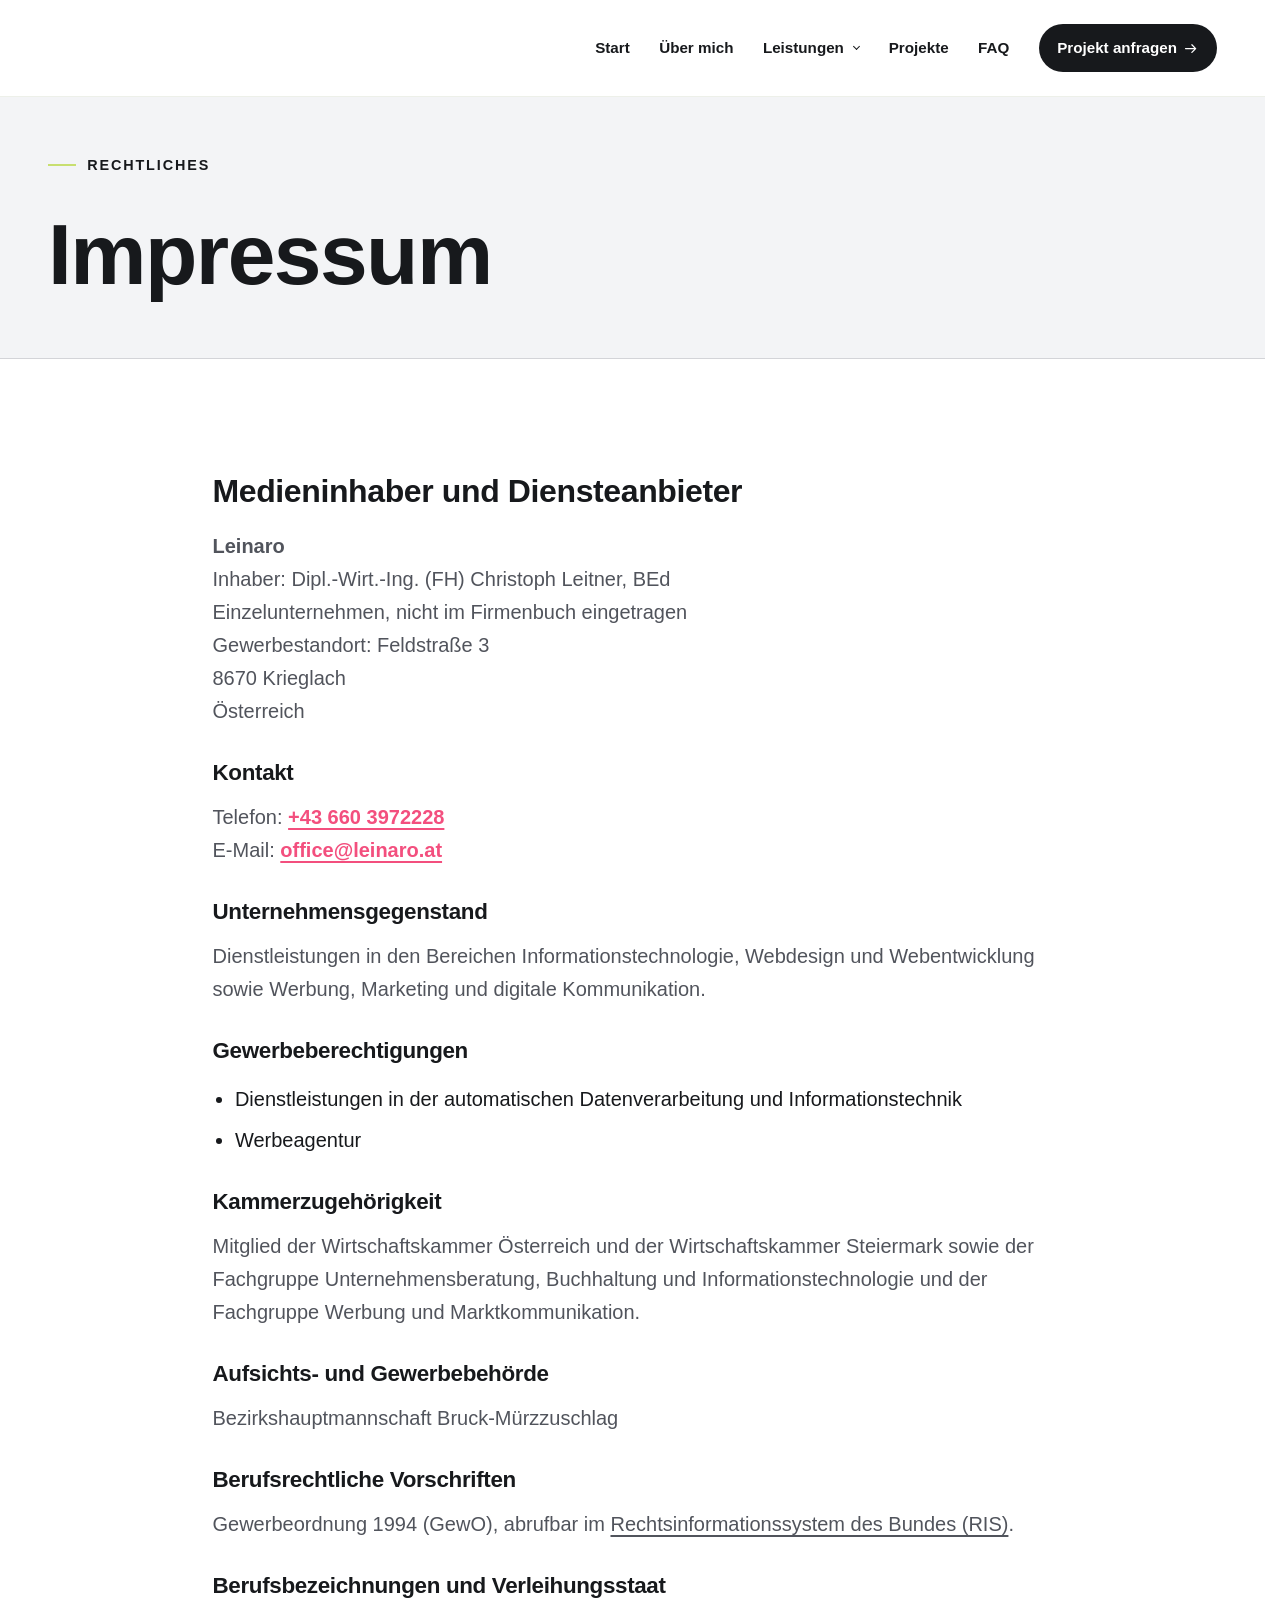
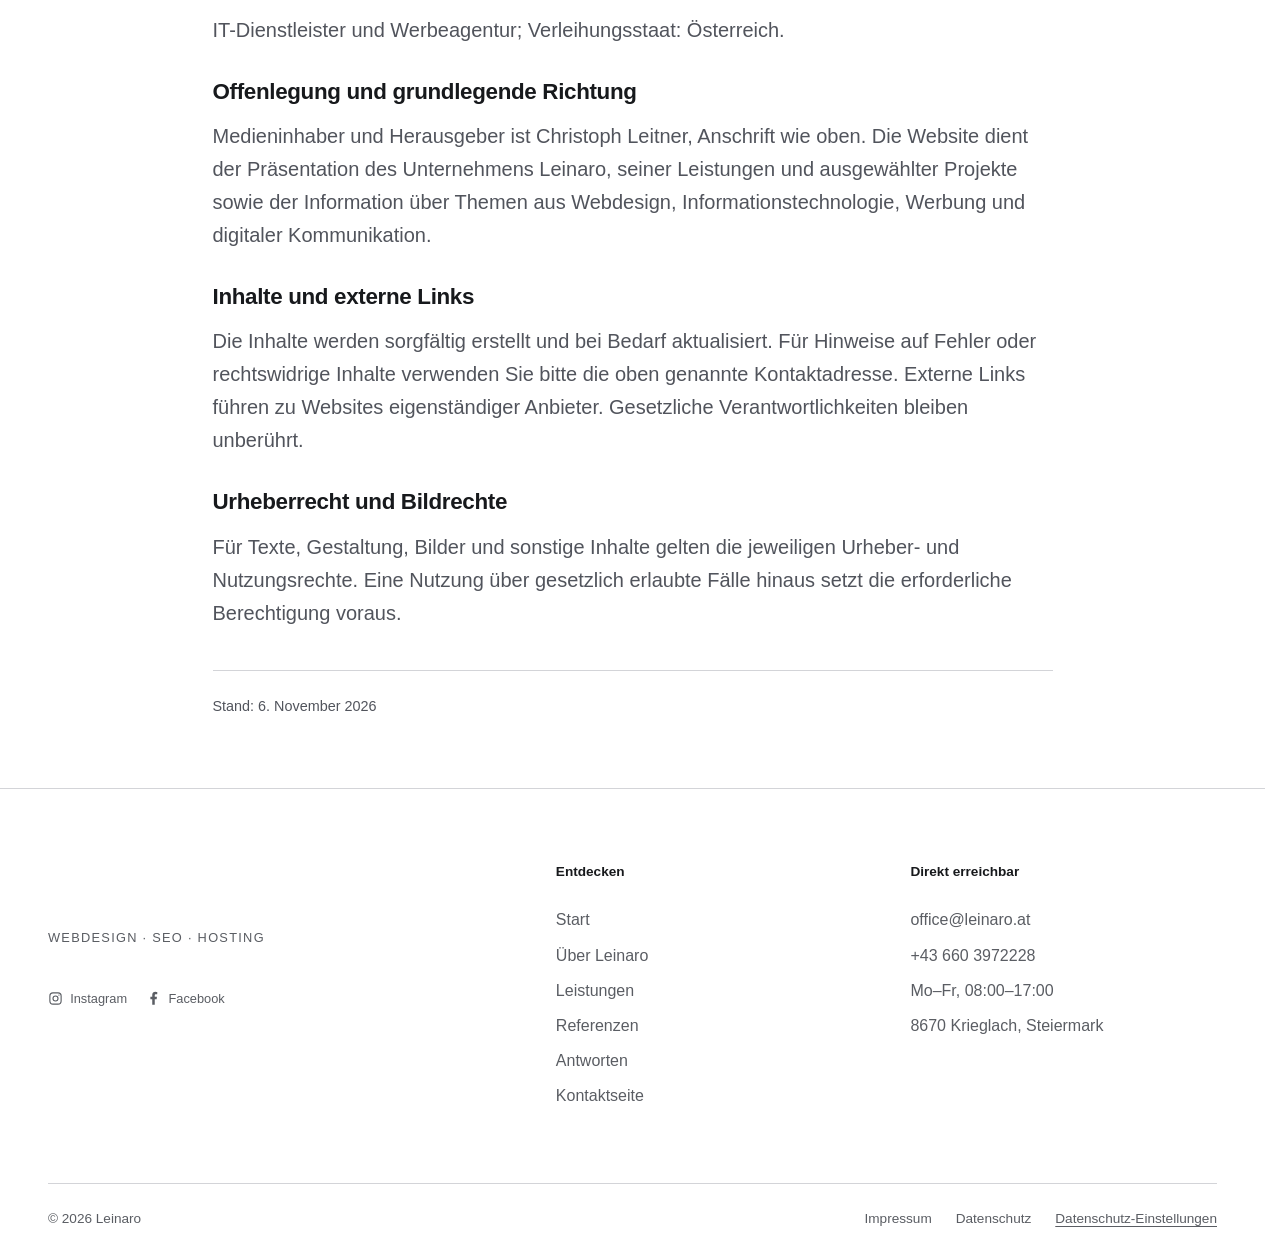
==== commit 246d67d4: "v9.0 Vorletzte Version - Bild fehlt" ====
--- a/impressum.html
+++ b/impressum.html
@@ -7,8 +7,8 @@
     <link rel="icon" href="images/leinaro-favicon-weiss-v2.svg" type="image/svg+xml" />
     <link rel="apple-touch-icon" href="images/linaro-mark.png" />
     <link rel="preload" href="fonts/poppins-600.ttf" as="font" type="font/ttf" crossorigin />
-    <link rel="stylesheet" href="css/style.css" />
-    <script src="js/script.js" defer></script>
+    <link rel="stylesheet" href="css/style.css?v=20261109b" />
+    <script src="js/script.js?v=20261109b" defer></script>
     <title>Impressum | Leinaro</title>
   </head>
   <body>
@@ -146,7 +146,7 @@
             <nav class="footer-social" aria-label="Social Media">
               <a
                 class="footer-social__link"
-                href="https://www.instagram.com/"
+                href="https://www.instagram.com/leinaro.at/"
                 target="_blank"
                 rel="noopener noreferrer"
                 aria-label="Instagram öffnen (neuer Tab)"
@@ -167,7 +167,7 @@
               </a>
               <a
                 class="footer-social__link"
-                href="https://www.facebook.com/"
+                href="https://www.facebook.com/profile.php?id=61596282575799"
                 target="_blank"
                 rel="noopener noreferrer"
                 aria-label="Facebook öffnen (neuer Tab)"
--- a/css/style.css
+++ b/css/style.css
@@ -1791,6 +1791,8 @@
   margin-top: 1.75rem;
 }
 .footer-social__link {
+  position: relative;
+  z-index: 0;
   display: inline-flex;
   align-items: center;
   min-height: 44px;
@@ -1798,12 +1800,40 @@
   color: var(--ink-soft);
   font-size: 0.8rem;
 }
+.footer-social__link::before {
+  position: absolute;
+  z-index: -1;
+  inset: 0.35rem -0.65rem;
+  border-radius: 999px;
+  background: transparent;
+  content: '';
+  opacity: 0;
+  transition: opacity 0.22s ease;
+}
 .footer-social__link svg {
   width: 15px;
   height: 15px;
 }
 .footer-social__link:hover {
   color: var(--accent);
+}
+.footer-social__link[href*='instagram.com']:hover,
+.footer-social__link[href*='instagram.com']:focus-visible,
+.footer-social__link[href*='facebook.com']:hover,
+.footer-social__link[href*='facebook.com']:focus-visible {
+  color: #fff;
+}
+.footer-social__link[href*='instagram.com']::before {
+  background: linear-gradient(115deg, #f9ce34 0%, #ee2a7b 45%, #6228d7 100%);
+}
+.footer-social__link[href*='facebook.com']::before {
+  background: #0866ff;
+}
+.footer-social__link[href*='instagram.com']:hover::before,
+.footer-social__link[href*='instagram.com']:focus-visible::before,
+.footer-social__link[href*='facebook.com']:hover::before,
+.footer-social__link[href*='facebook.com']:focus-visible::before {
+  opacity: 1;
 }
 .footer-bottom {
   display: flex;
@@ -3518,3 +3548,54 @@
   .contact-sidebar__person .eyebrow::before { display: none; }
   .contact-sidebar__person .eyebrow { letter-spacing: 0.06em; white-space: normal; }
 }
+
+/* === 18. DATENSCHUTZHINWEIS, MOBILE HIERARCHIE & LEISTUNGSKARTEN === */
+.cookie-banner { width: min(600px, calc(100% - 2rem)); padding: clamp(1.25rem, 5vw, 2.5rem); overflow-wrap: anywhere; }
+.cookie-banner h2 { font-size: clamp(1.65rem, 5vw, 2.5rem); line-height: 1.16; text-wrap: initial; margin-bottom: 1.5rem; }
+.cookie-banner h2:focus { outline: none; }
+.cookie-banner__eyebrow { font-size: 0.75rem; letter-spacing: 0.09em; margin-bottom: 1.5rem; }
+.cookie-banner__content > p { font-size: 1rem; line-height: 1.65; }
+.cookie-banner__content > .cookie-banner__storage-info { margin-top: 1rem; font-size: 0.85rem; }
+.cookie-banner__status { padding: 0.75rem; border: 1px solid var(--line); margin-top: 1rem; color: var(--ink); }
+.cookie-banner__actions { display: grid; grid-template-columns: repeat(2, minmax(0,1fr)); gap: 0.75rem; margin-top: 1.5rem; }
+.cookie-banner__actions > .button { padding: 0.8rem 0.6rem; font-size: 0.85rem; background: var(--white); color: var(--ink); border: 1px solid var(--ink); }
+.cookie-banner__actions > .button:hover, .cookie-banner__actions > .button:focus-visible { background: var(--paper); }
+.cookie-banner__actions > a, .cookie-banner__withdraw { grid-column: 1 / -1; justify-self: start; }
+.cookie-banner__withdraw { border: 0; padding: 0.65rem 0; background: transparent; color: var(--ink); text-decoration: underline; text-underline-offset: 0.2em; font-size: 0.9rem; }
+.privacy-settings { border: 0; padding: 0; background: transparent; color: inherit; font: inherit; text-align: left; text-decoration: underline; text-underline-offset: 0.2em; }
+.footer-bottom > div { flex-wrap: wrap; }
+.services-cinema__grid > .cinema-card { padding: 1.25rem; border: 1px solid #17191c12; border-radius: 8px; }
+.cinema-card--design { background: #f3f4f6; }
+.cinema-card--seo { background: #fcebf0; }
+.cinema-card--hosting { background: #f0f4df; }
+.cinema-card--care { background: #f3eee7; }
+.cinema-card__media { border-radius: 4px; }
+.services-cinema__grid > .cinema-card h3 { font-size: clamp(1.35rem, 1.8vw, 1.75rem); }
+.webdesign-intro { grid-template-columns: minmax(0,1.05fr) minmax(0,1fr); align-items: start; column-gap: clamp(2rem,4vw,4rem); row-gap: 1.5rem; }
+.webdesign-intro__visual { grid-column: 1; grid-row: 1 / 3; align-self: center; }
+.webdesign-intro > div { grid-column: 2; }
+.webdesign-intro__visual img { width: 100%; height: auto; border-radius: 4px; }
+.webdesign-intro__visual figcaption { font-size: 0.8rem; }
+@media (max-width: 850px) {
+  .webdesign-intro { grid-template-columns: minmax(0,1fr); }
+  .webdesign-intro__visual, .webdesign-intro > div { grid-column: 1; grid-row: auto; }
+}
+@media (max-width: 600px) {
+  .page-hero { min-height: min(620px, 68svh); display: flex; align-items: center; padding-block: 3.5rem; }
+  main .section h2, main .services-cinema h2, main .section-surface:not(.page-hero) h2 { font-size: clamp(1.65rem, 7vw, 2.1rem); line-height: 1.22; }
+  main .section .eyebrow, main .section .section-label { font-size: 0.72rem; line-height: 1.6; letter-spacing: 0.09em; }
+  .project-gallery__intro { text-align: left; margin-bottom: 2.5rem; }
+  .project-gallery__intro .eyebrow { justify-content: flex-start; margin-bottom: 1.75rem; }
+  .project-gallery__intro h2 { max-width: 18ch; margin: 0 0 1.5rem; text-wrap: initial; }
+  .project-gallery__intro > p:last-child { font-size: 1rem; line-height: 1.75; margin: 0; max-width: 34ch; }
+  .services-cinema__grid { gap: 1.5rem; }
+  .services-cinema__grid > .cinema-card { padding: 1.25rem; }
+  .services-cinema__grid > .cinema-card h3 { font-size: 1.65rem; }
+  .webdesign-intro { gap: 2rem; }
+}
+@media (max-width: 340px) { .cookie-banner__actions { grid-template-columns: 1fr; } }
+
+/* Einfacher Datenschutzhinweis mit einer Bestätigung. */
+.cookie-banner__actions { display: flex; flex-wrap: wrap; align-items: center; gap: 0.75rem 1.5rem; }
+.cookie-banner__actions > [data-privacy-accept] { background: var(--pink); color: var(--ink); border-color: var(--pink); padding-inline: 1.5rem; }
+.cookie-banner__withdraw { flex-basis: 100%; text-align: left; }
